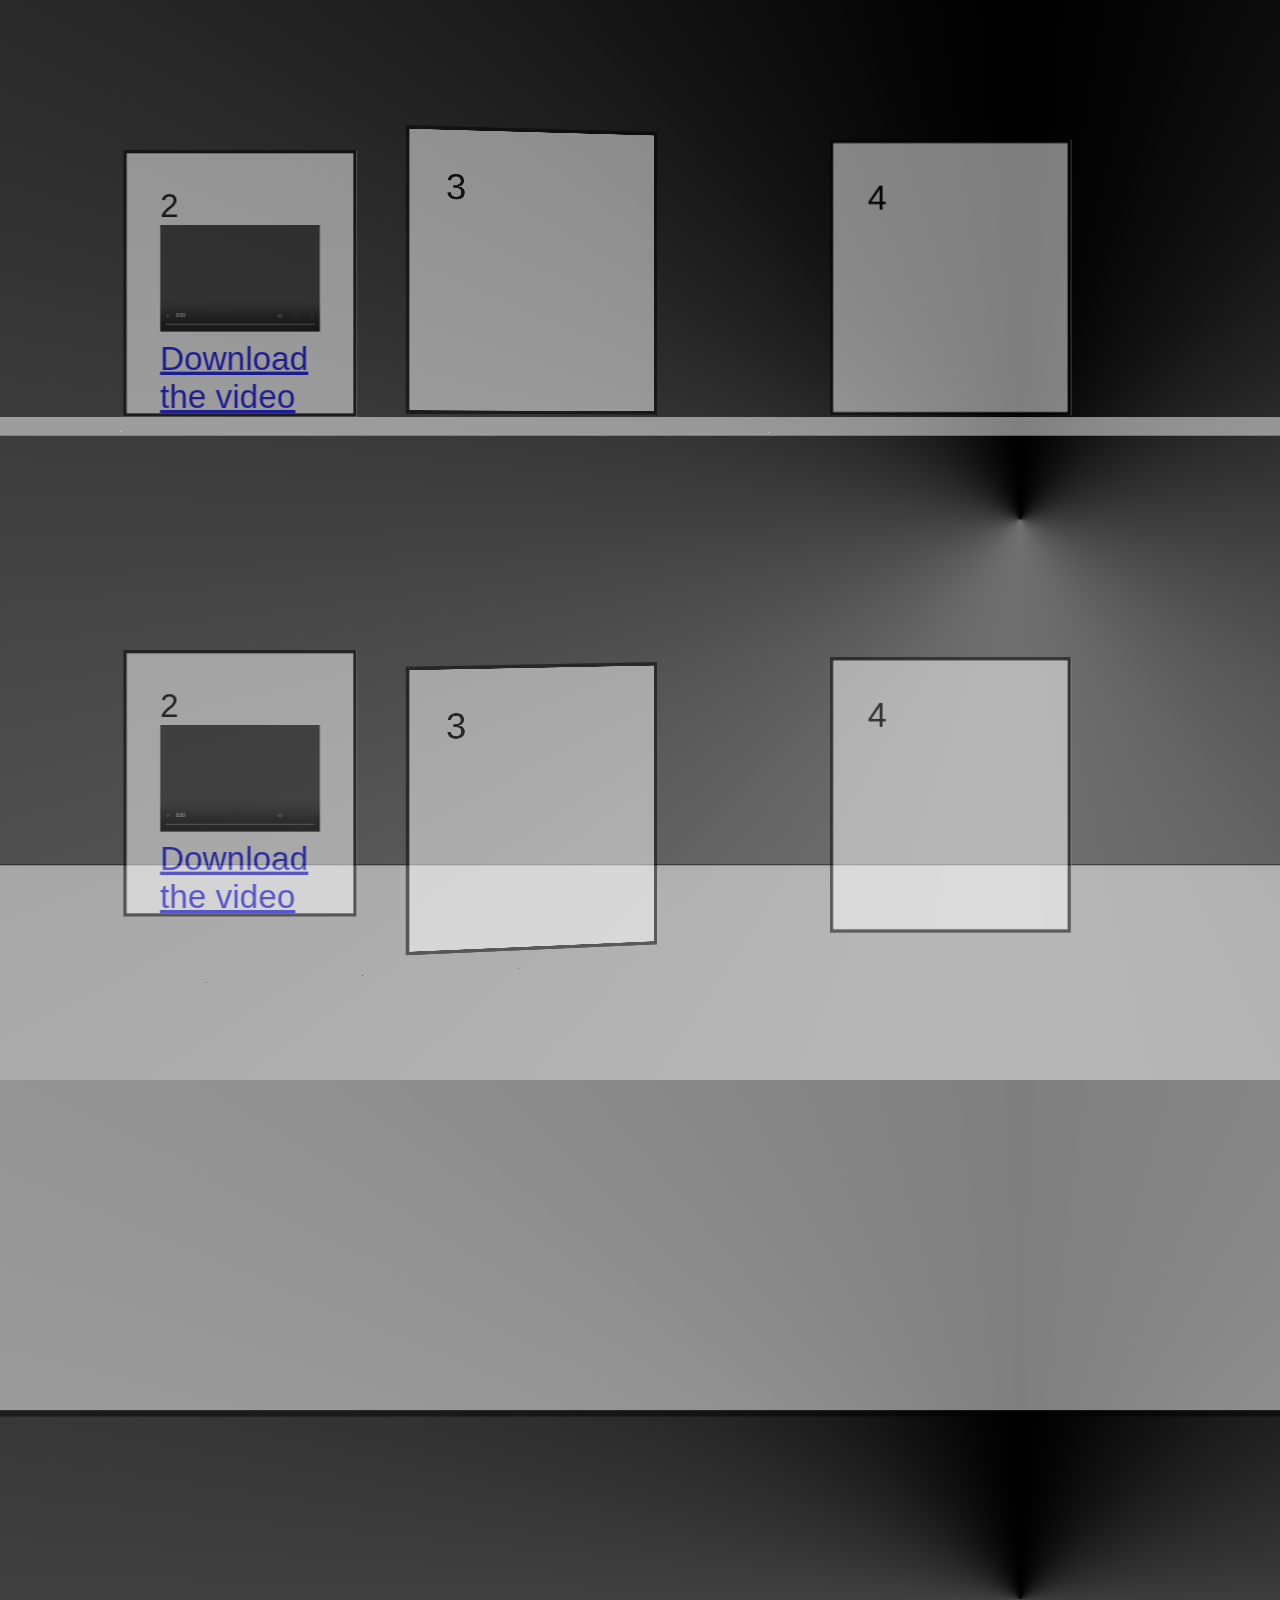
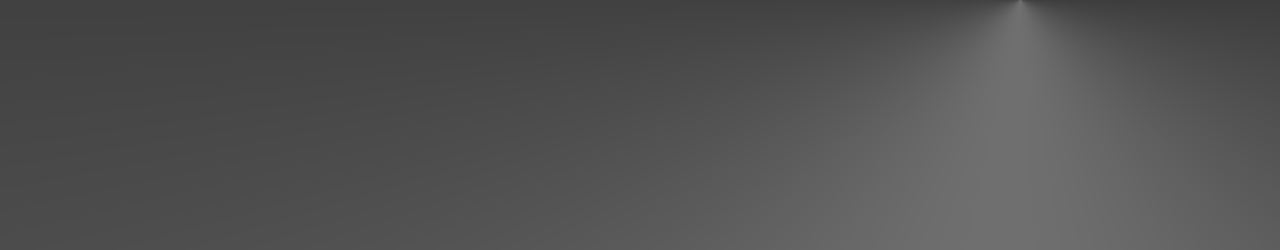
==== index.html @ 42a6676d "here we go" ====
<!DOCTYPE html>
<html lang="en">
<head>
	<meta charset="utf-8" />
	<title>jmpress.js | cube example</title>

	<meta name="description" content="jmpress.js is a jQuery plugin to build a website on the infinite canvas">
	<meta name="author" content="Kyle Robinson Young @shama & Tobias Koppers @sokra" />
	<meta name="viewport" content="width=device-width, maximum-scale=1.0, initial-scale=1.0, user-scalable=yes" />
	<meta http-equiv="X-UA-Compatible" content="IE=edge,chrome=1" />

	<link href="cube.css" rel="stylesheet" type="text/css" />

	<script type="text/javascript" src="http://ajax.googleapis.com/ajax/libs/jquery/1.7.1/jquery.min.js"></script>
	<script type="text/javascript" src="jmpress.js"></script>
  
</script>
</head>
<body>

<div id="cube">
	<!--<div class="step" id="front" data-z="500" data-up="#top" data-down="#bottom">
		
		
	</div>-->
	<div class="step" id="front1" data-rotate-y="3" data-z="-1100" data-x="-2100" data-y="-500" >
		1<img src="office4.jpg" ></img>
		<p >where am i dood</p>
	</div>

	<div class="step" id="front2" data-rotate-y="0" data-z="-2000" data-x="-1200" data-y="-500" data-src="true" >
		2<video id="Video1" controls height=320 width=480 ><source src="cat.webm" type="video/webm" /></video>
		<a href="http://www.google.ca">Download the video</a>
	</div>

	<div class="step" id="front3" data-rotate-y="5" data-z="-1800" data-x="-300" data-y="-500" data-up="#top" data-down="#bottom">
		3
		
	</div>

	<div class="step" id="front4" data-rotate-x="0" data-z="-1900" data-x="900" data-y="-500" data-up="#back" data-down="#front">
		4
	</div>

	<div class="step" id="front5" data-rotate-y="-10" data-z="-1200" data-x="2000" data-y="-500" >
		5		
	</div>


	<div class="step" id="desk" data-rotate-x="90" data-rotate-y="0" data-z="-1500" data-y="-50" >
		ledge
	</div>

	<!--END OF BEGINNING -->

	<div class="step" id="front6" data-rotate-y="3" data-z="-1100" data-x="-2100" data-y="1000" data-up="#front" data-down="#back">
		1<img src="office4.jpg"></img>
	</div>

	<div class="step" id="front7" data-rotate-y="0" data-z="-2000" data-x="-1200" data-y="1000" data-src="true" >
		2<video id="Video1" controls height=320 width=480 ><source src="cat.webm" type="video/webm" /></video>
		<a href="http://www.google.ca">Download the video</a>
	</div>

	<div class="step" id="front8" data-rotate-y="5" data-z="-1800" data-x="-300" data-y="1000" data-up="#top" data-down="#bottom">
		3
		
	</div>

	<div class="step" id="front9" data-rotate-x="0" data-z="-1900" data-x="900" data-y="1000" data-up="#back" data-down="#front">
		4
	</div>

	<div class="step" id="front10" data-rotate-y="-10" data-z="-1200" data-x="2000" data-y="1000" >
		5		
	</div>


	<div class="step" id="desk" data-rotate-x="90" data-rotate-y="0" data-z="-1500" data-y="1450" >
		ledge
	</div>
	
	
		
</div>


<script type="text/javascript">
$(function() {
	var cube = $('#cube');
	$.jmpress("initStep", function(step, eventData) {
		eventData.stepData.up = eventData.data.up;
		eventData.stepData.down = eventData.data.down;
	});
	$.jmpress("register", "up", function() {
		var stepData = cube.jmpress("active").data("stepData");
		if(stepData.up)
			cube.jmpress("select", stepData.up);
	});
	$.jmpress("register", "down", function() {
		var stepData = cube.jmpress("active").data("stepData");
		if(stepData.down)
			cube.jmpress("select", stepData.down);
	});
	cube.jmpress({

		viewPort: {
			width: 2000,
			height: 2000
		},
		keyboard: {
			keys: {
				38: "up",
				40: "down"
			}
		}
	});
	cube.jmpress("route", ["#front1", "#front2", "#front3", "#front4", "#front5", "#front6", "#front7", "#front8", "#front9", "#front10", "#front1"]);
	
});
</script>


</body>
</html>
---- cube.css ----
/** GENERAL **/
body {
	font-family: Verdana, sans-serif;
	min-height: 740px;
	background-image: url('grad.jpg');
	-webkit-font-smoothing: antialiased;
	
}

/** STEP STYLES **/
.step {
	width: 700px;
    height: 800px;

	display: block;
    padding: 100px;
	
	font-size: 100px;

    border: 10px solid black;
	
	background-color: #FFF;

	-webkit-box-sizing: border-box;
	-moz-box-sizing:    border-box;
	-ms-box-sizing:     border-box;
	-o-box-sizing:      border-box;
	box-sizing:         border-box;
}
p {
	font-size: 50px;
}
input {
	height: 50px;
	font-size: 50px;
}
#back {
	
	background-image:url('office1.jpg');
	background-size:contain;
}
#front {
	background-color:rgba(0,0,0,0);
	border: none;
}
#floor2 {
	width: 4000px;
    height: 4000px;
}
#bottom {
	background-color:rgba(0,0,0,0);
	border: none;
}
#leg {
	background-color:rgba(0,0,0,0);
	width: 700px;
    height: 400px;
}
#desk {
	width: 6000px;
    height: 2000px;
    pointer-events: none;

}

/** ANIMATION **/



.step { opacity: 0.5; }
.step.nested-active, .step.active, .step.active .step { opacity: 1 }
}
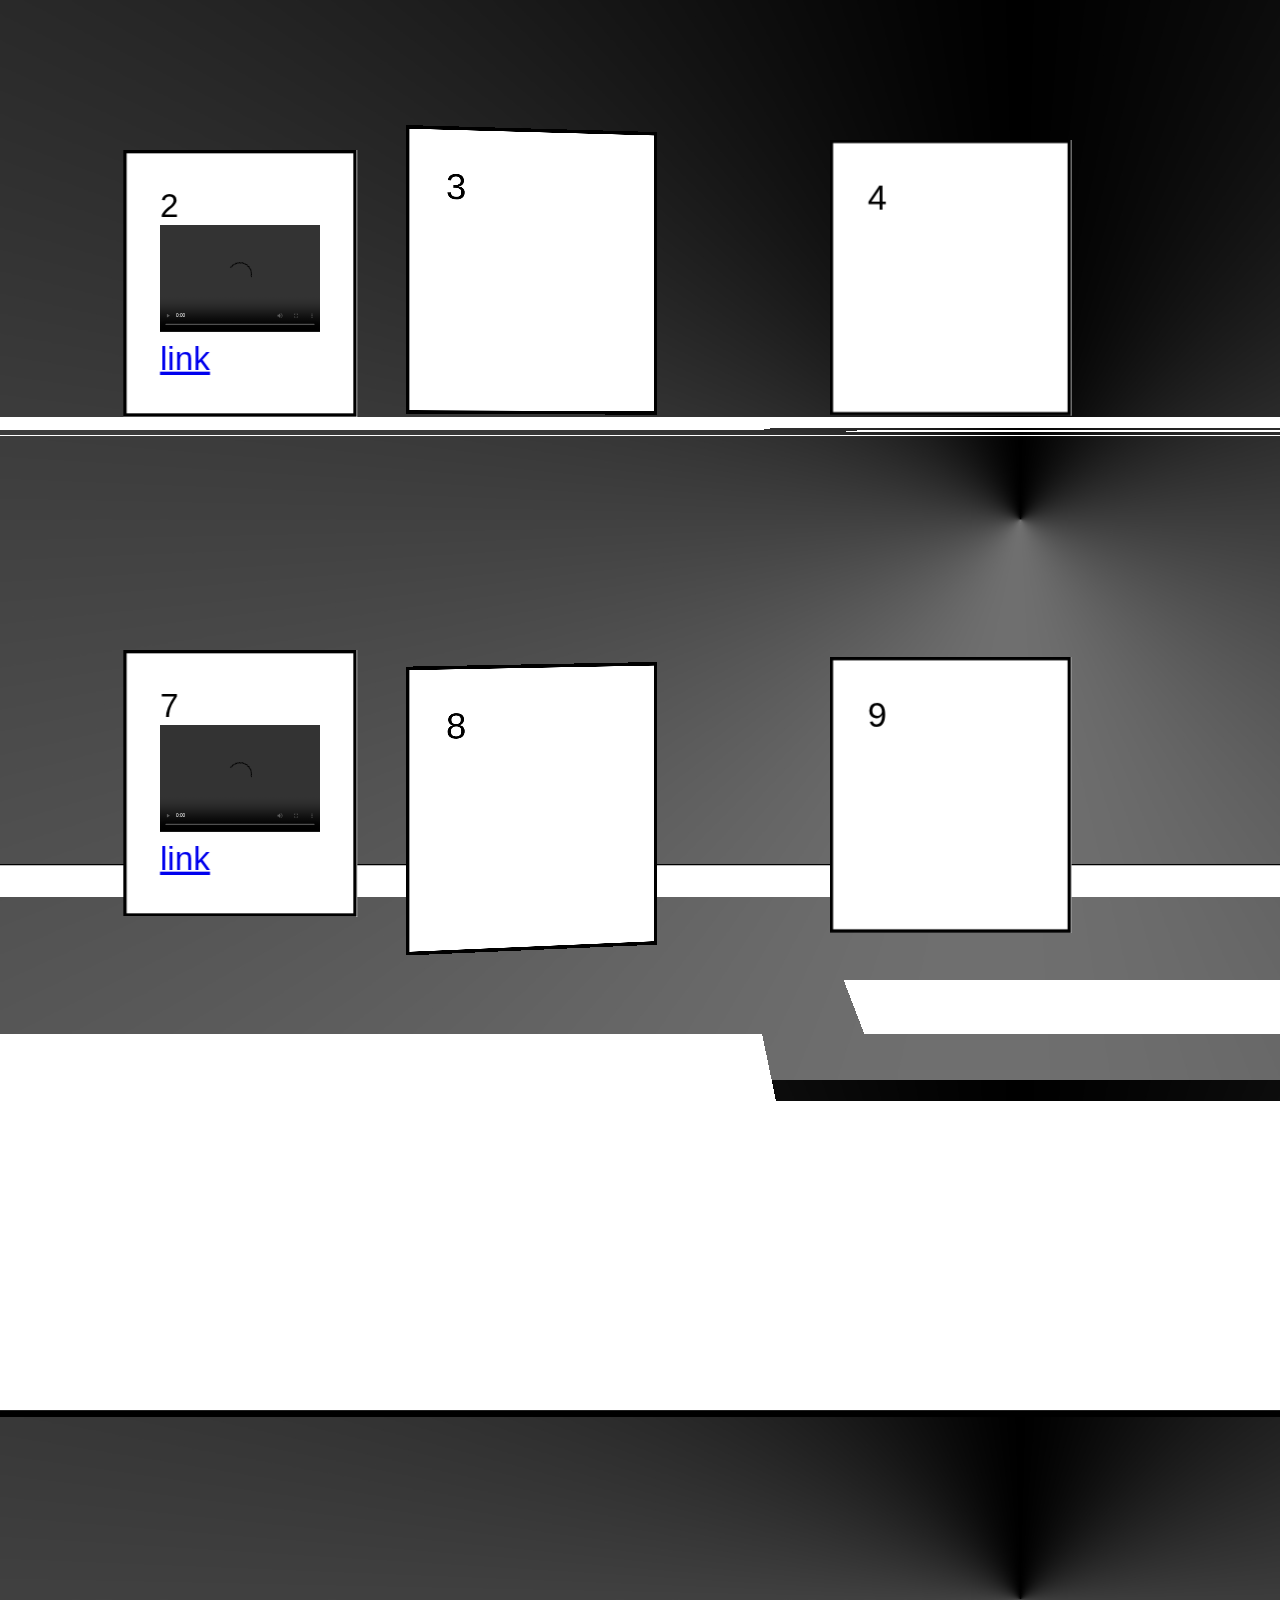
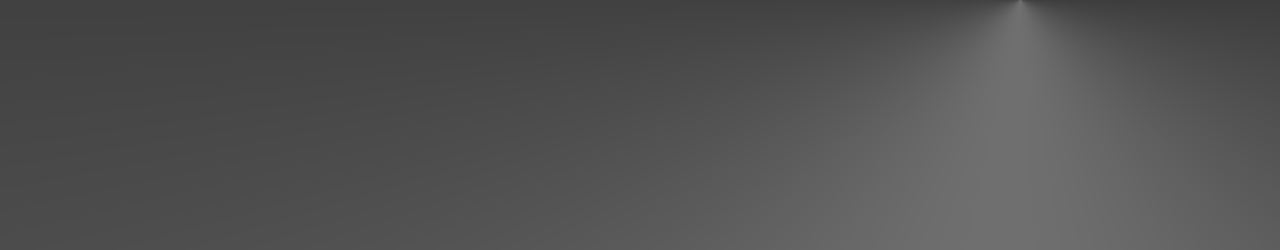
==== commit 3384fc4a: "update" ====
--- a/index.html
+++ b/index.html
@@ -28,17 +28,17 @@
 		<p >where am i dood</p>
 	</div>
 
-	<div class="step" id="front2" data-rotate-y="0" data-z="-2000" data-x="-1200" data-y="-500" data-src="true" >
+	<div class="step" id="front2" data-rotate-y="0" data-z="-2000" data-x="-1200" data-y="-500" >
 		2<video id="Video1" controls height=320 width=480 ><source src="cat.webm" type="video/webm" /></video>
-		<a href="http://www.google.ca">Download the video</a>
+		<a href="http://www.google.ca">link</a>
 	</div>
 
-	<div class="step" id="front3" data-rotate-y="5" data-z="-1800" data-x="-300" data-y="-500" data-up="#top" data-down="#bottom">
+	<div class="step" id="front3" data-rotate-y="5" data-z="-1800" data-x="-300" data-y="-500" >
 		3
 		
 	</div>
 
-	<div class="step" id="front4" data-rotate-x="0" data-z="-1900" data-x="900" data-y="-500" data-up="#back" data-down="#front">
+	<div class="step" id="front4" data-rotate-x="0" data-z="-1900" data-x="900" data-y="-500" >
 		4
 	</div>
 
@@ -54,25 +54,25 @@
 	<!--END OF BEGINNING -->
 
 	<div class="step" id="front6" data-rotate-y="3" data-z="-1100" data-x="-2100" data-y="1000" data-up="#front" data-down="#back">
-		1<img src="office4.jpg"></img>
+		6<img src="office4.jpg"></img>
 	</div>
 
-	<div class="step" id="front7" data-rotate-y="0" data-z="-2000" data-x="-1200" data-y="1000" data-src="true" >
-		2<video id="Video1" controls height=320 width=480 ><source src="cat.webm" type="video/webm" /></video>
-		<a href="http://www.google.ca">Download the video</a>
+	<div class="step" id="front7" data-rotate-y="0" data-z="-2000" data-x="-1200" data-y="1000" >
+		7<video id="Video1" controls height=320 width=480 ><source src="cat.webm" type="video/webm" /></video>
+		<a href="http://www.google.ca">link</a>
 	</div>
 
-	<div class="step" id="front8" data-rotate-y="5" data-z="-1800" data-x="-300" data-y="1000" data-up="#top" data-down="#bottom">
-		3
+	<div class="step" id="front8" data-rotate-y="5" data-z="-1800" data-x="-300" data-y="1000" >
+		8
 		
 	</div>
 
-	<div class="step" id="front9" data-rotate-x="0" data-z="-1900" data-x="900" data-y="1000" data-up="#back" data-down="#front">
-		4
+	<div class="step" id="front9" data-rotate-x="0" data-z="-1900" data-x="900" data-y="1000" >
+		9
 	</div>
 
 	<div class="step" id="front10" data-rotate-y="-10" data-z="-1200" data-x="2000" data-y="1000" >
-		5		
+		10		
 	</div>
 
 
--- a/cube.css
+++ b/cube.css
@@ -67,6 +67,5 @@
 
 
 
-.step { opacity: 0.5; }
-.step.nested-active, .step.active, .step.active .step { opacity: 1 }
+
 }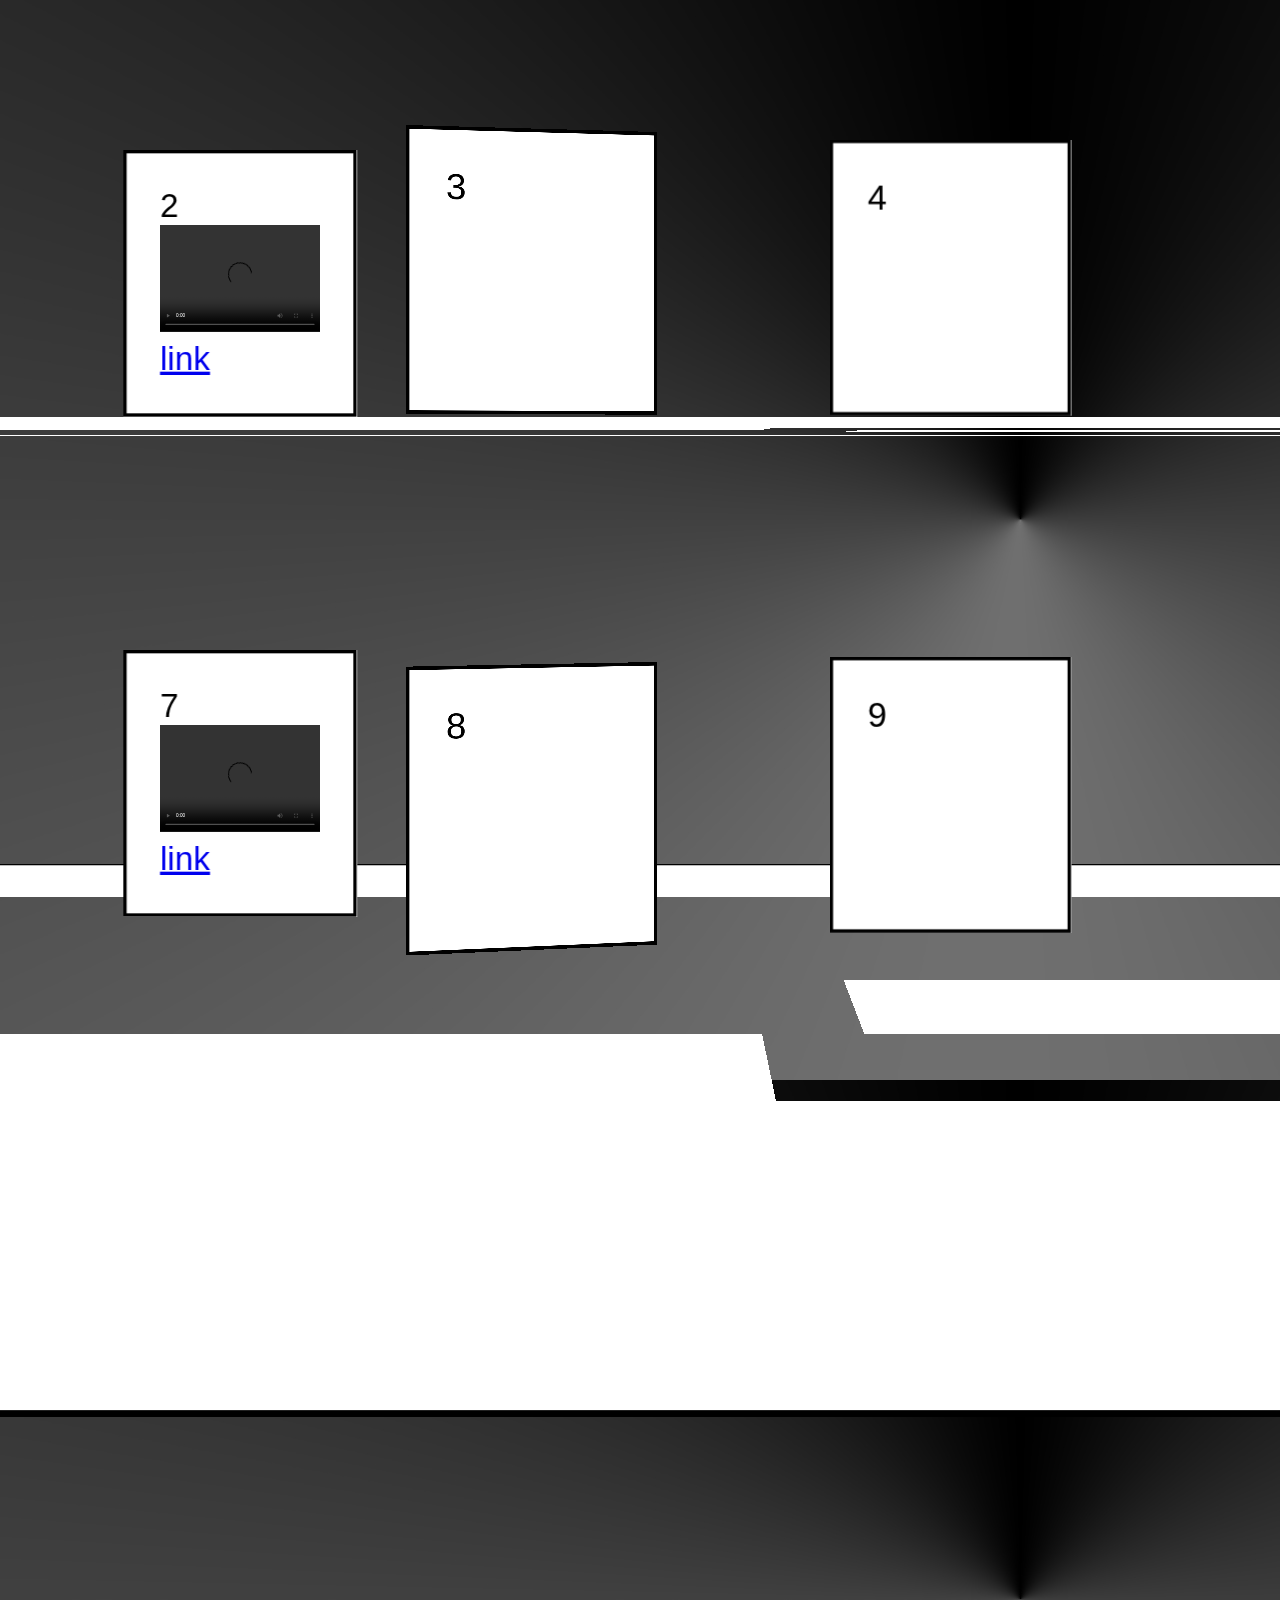
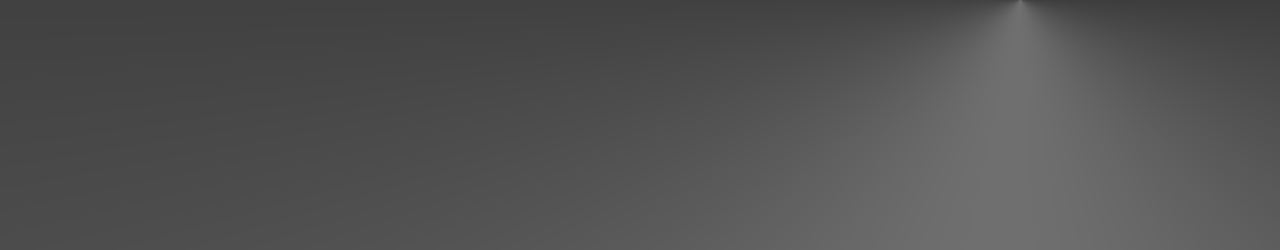
==== commit 1ad50afd: "Update index.html" ====
--- a/index.html
+++ b/index.html
@@ -25,7 +25,6 @@
 	</div>-->
 	<div class="step" id="front1" data-rotate-y="3" data-z="-1100" data-x="-2100" data-y="-500" >
 		1<img src="office4.jpg" ></img>
-		<p >where am i dood</p>
 	</div>
 
 	<div class="step" id="front2" data-rotate-y="0" data-z="-2000" data-x="-1200" data-y="-500" >
@@ -122,4 +121,4 @@
 
 
 </body>
-</html>+</html>
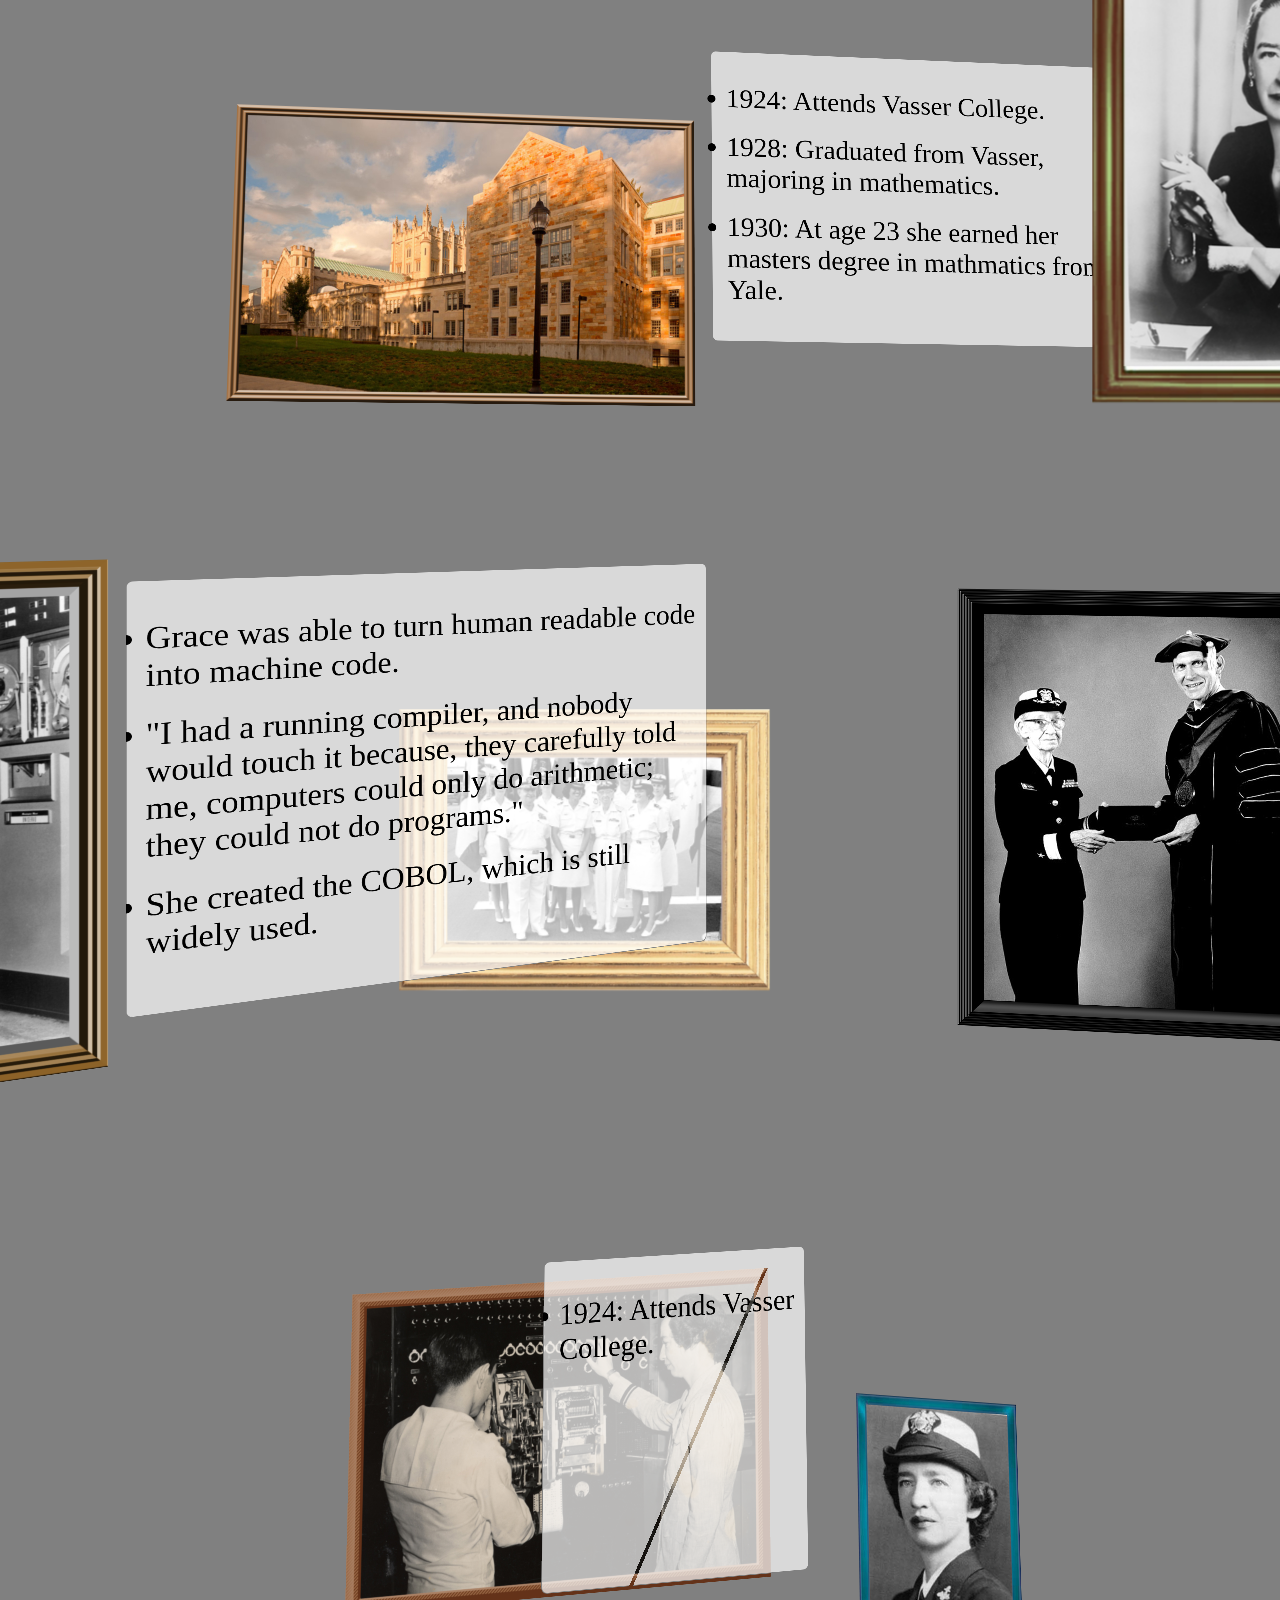
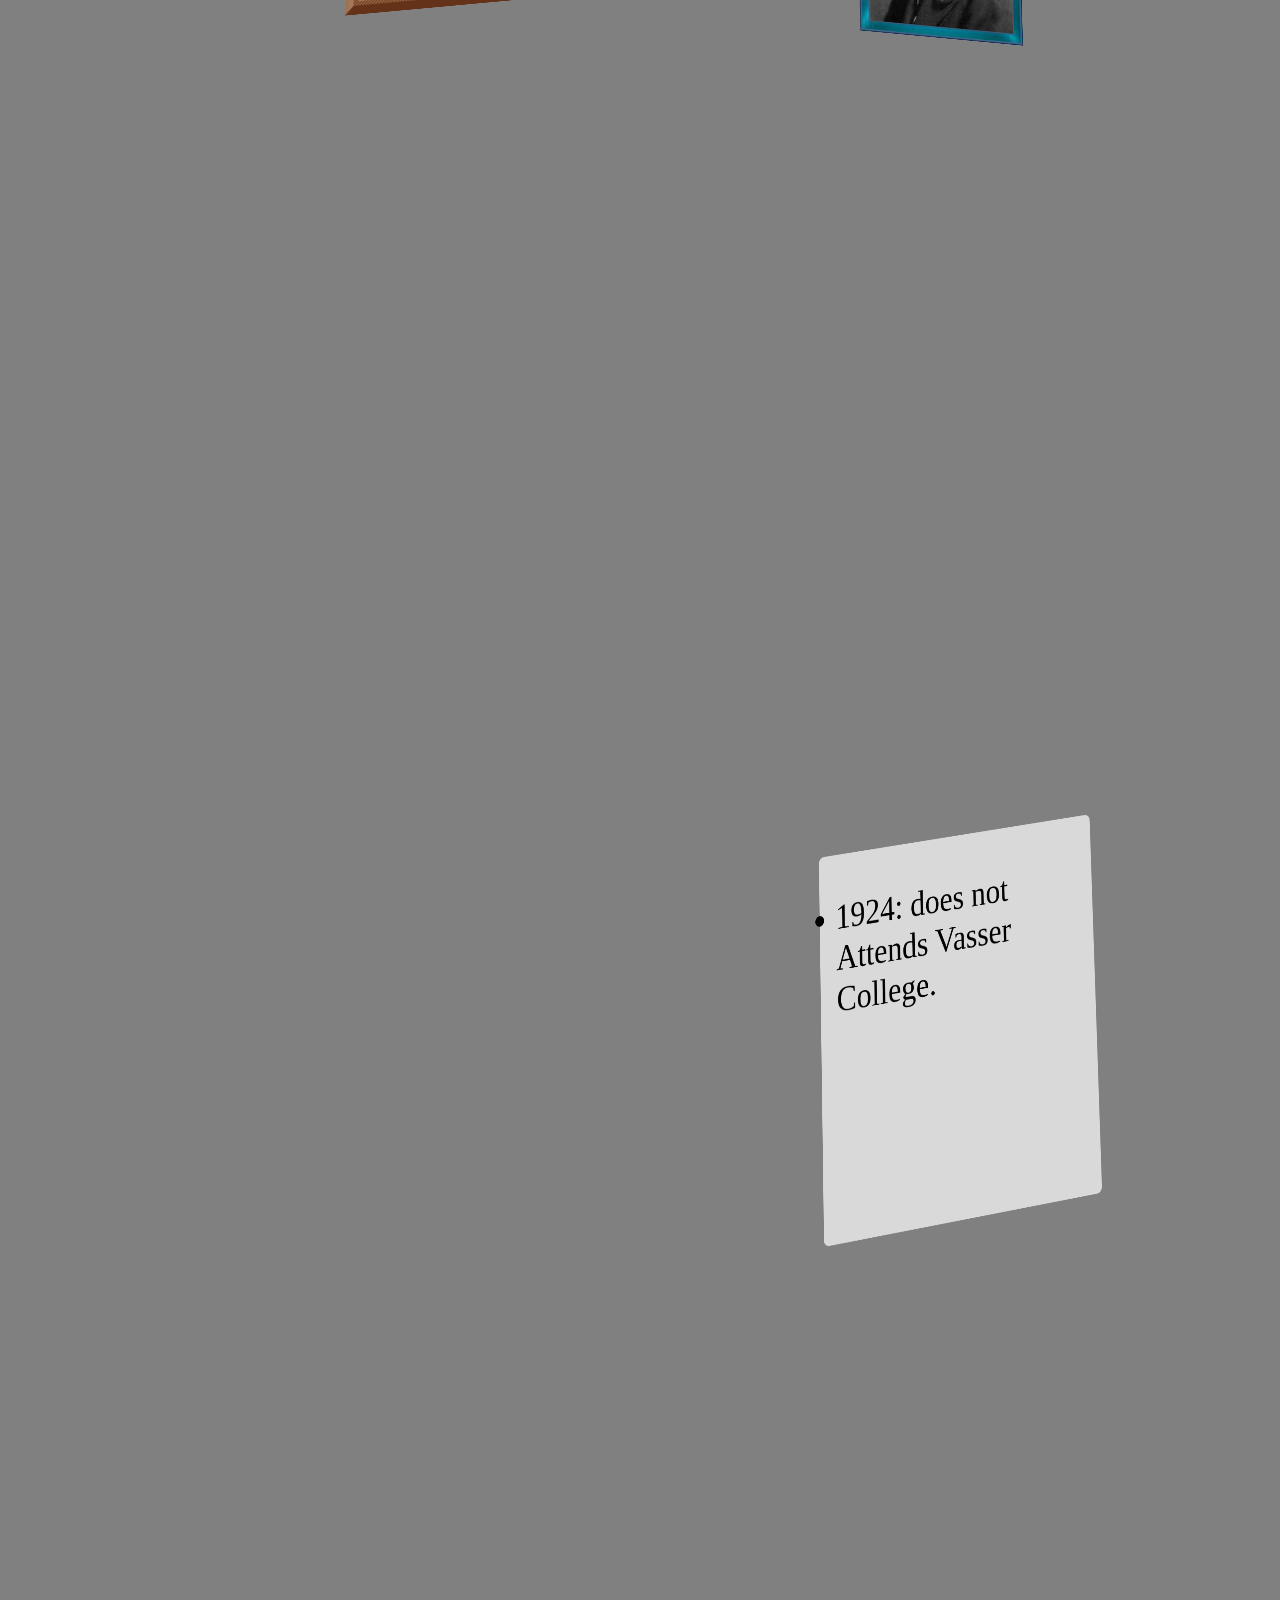
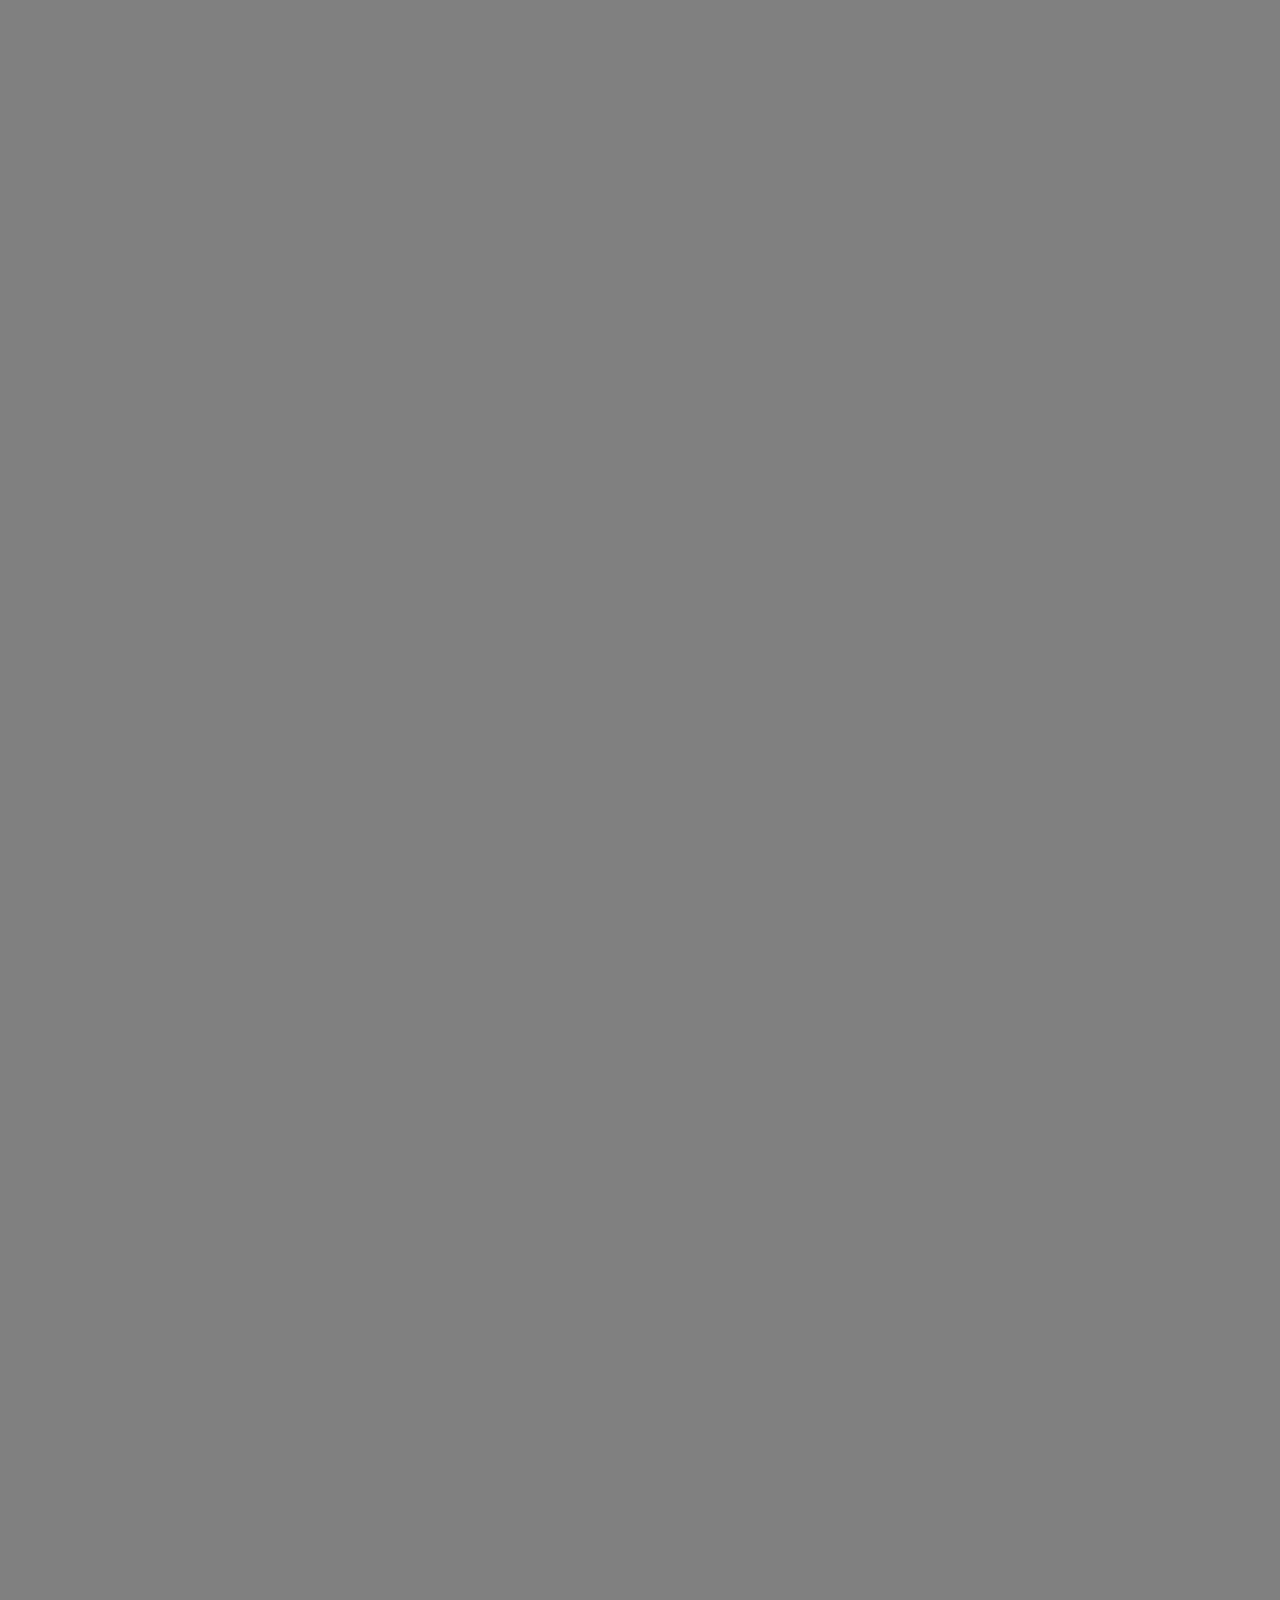
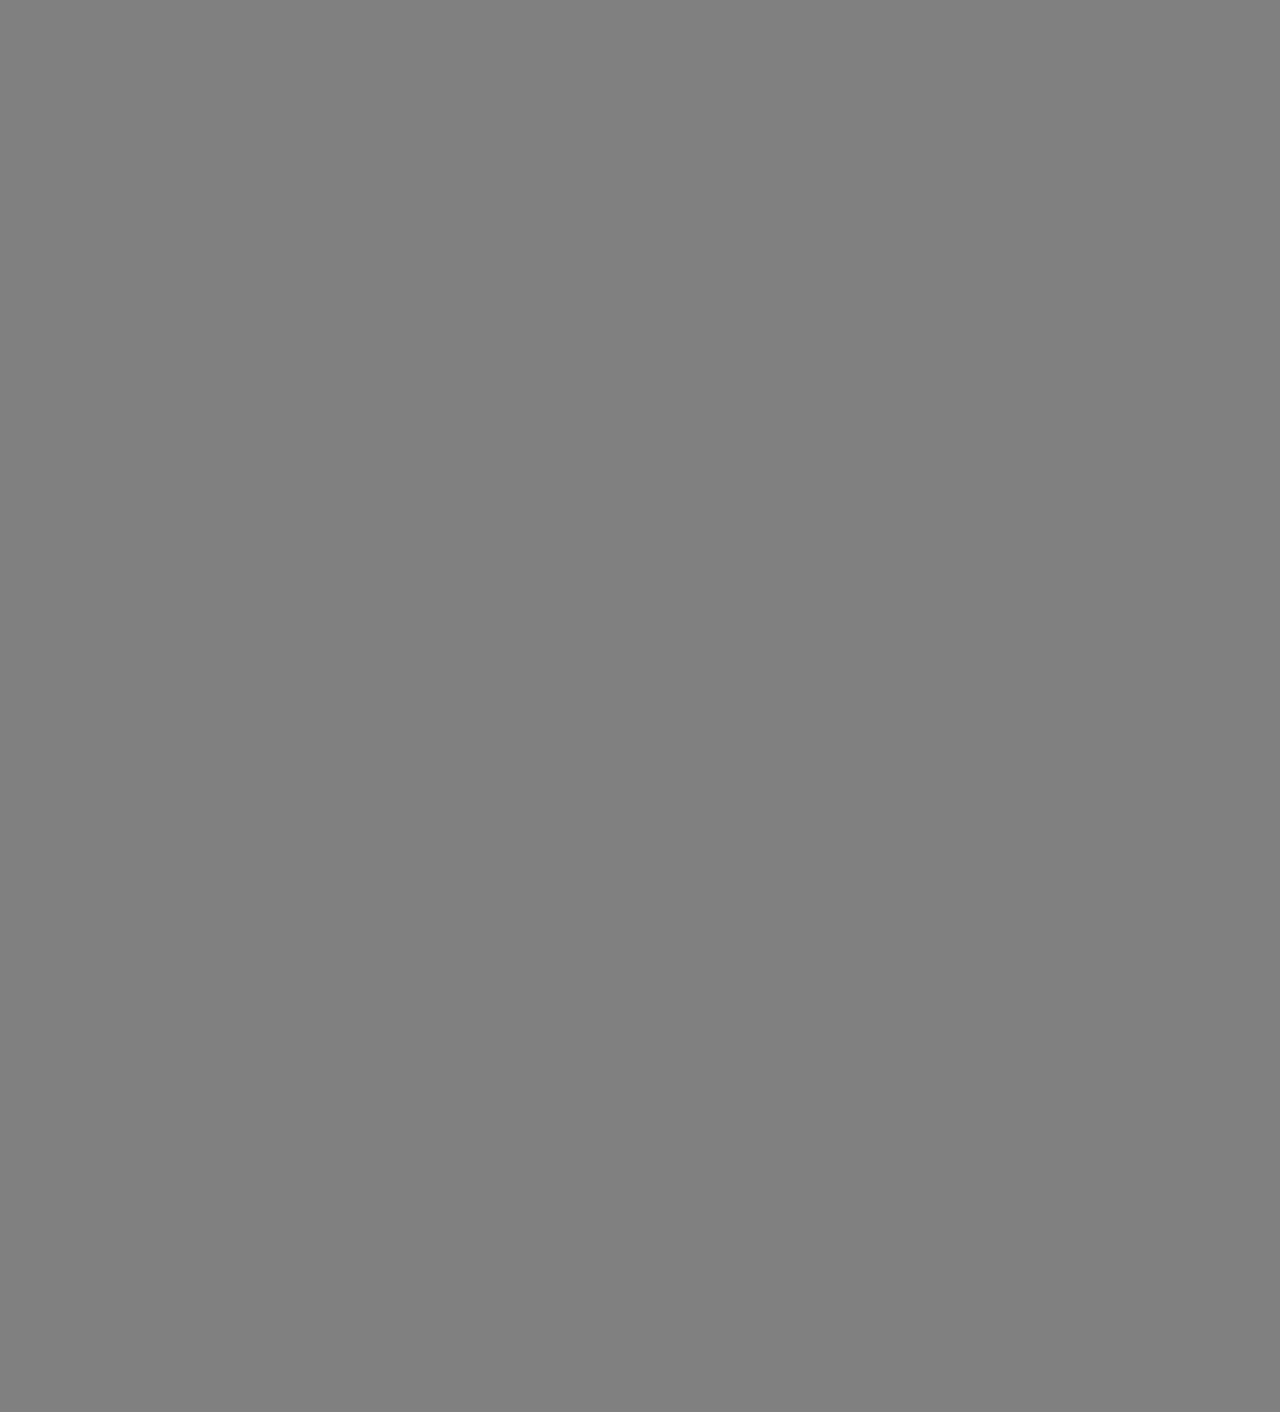
==== commit 06bd9197: "plz make" ====
--- a/index.html
+++ b/index.html
@@ -2,7 +2,7 @@
 <html lang="en">
 <head>
 	<meta charset="utf-8" />
-	<title>jmpress.js | cube example</title>
+	<title>Grace Hopper</title>
 
 	<meta name="description" content="jmpress.js is a jQuery plugin to build a website on the infinite canvas">
 	<meta name="author" content="Kyle Robinson Young @shama & Tobias Koppers @sokra" />
@@ -13,74 +13,234 @@
 
 	<script type="text/javascript" src="http://ajax.googleapis.com/ajax/libs/jquery/1.7.1/jquery.min.js"></script>
 	<script type="text/javascript" src="jmpress.js"></script>
-  
-</script>
+
+
 </head>
 <body>
 
 <div id="cube">
-	<!--<div class="step" id="front" data-z="500" data-up="#top" data-down="#bottom">
+	<!--<div class="step" id="front" data-z="-2200" data-up="#top" data-down="#bottom">
 		
 		
 	</div>-->
-	<div class="step" id="front1" data-rotate-y="3" data-z="-1100" data-x="-2100" data-y="-500" >
-		1<img src="office4.jpg" ></img>
-	</div>
-
-	<div class="step" id="front2" data-rotate-y="0" data-z="-2000" data-x="-1200" data-y="-500" >
-		2<video id="Video1" controls height=320 width=480 ><source src="cat.webm" type="video/webm" /></video>
-		<a href="http://www.google.ca">link</a>
-	</div>
-
-	<div class="step" id="front3" data-rotate-y="5" data-z="-1800" data-x="-300" data-y="-500" >
-		3
-		
-	</div>
-
-	<div class="step" id="front4" data-rotate-x="0" data-z="-1900" data-x="900" data-y="-500" >
+	<div class="step" id="desk" data-rotate-x="90" data-rotate-y="0" data-z="-1500" data-y="-80" >
+		ledge
+	</div>
+
+	<!--<div class="step" id="front5" data-rotate-y="-10" data-z="-1200" data-x="2800" data-y="-500" >
+		5	
+		<div id="info3" data-jmpress="fade after 1s step">
+		<div>info</div>
+		</div>	
+	</div>
+
+	<div class="step" id="front4" data-rotate-x="0" data-z="-1600" data-x="1500" data-y="-500" >
 		4
-	</div>
-
-	<div class="step" id="front5" data-rotate-y="-10" data-z="-1200" data-x="2000" data-y="-500" >
-		5		
-	</div>
-
-
-	<div class="step" id="desk" data-rotate-x="90" data-rotate-y="0" data-z="-1500" data-y="-50" >
-		ledge
-	</div>
-
-	<!--END OF BEGINNING -->
-
-	<div class="step" id="front6" data-rotate-y="3" data-z="-1100" data-x="-2100" data-y="1000" data-up="#front" data-down="#back">
-		6<img src="office4.jpg"></img>
-	</div>
-
-	<div class="step" id="front7" data-rotate-y="0" data-z="-2000" data-x="-1200" data-y="1000" >
-		7<video id="Video1" controls height=320 width=480 ><source src="cat.webm" type="video/webm" /></video>
-		<a href="http://www.google.ca">link</a>
-	</div>
-
-	<div class="step" id="front8" data-rotate-y="5" data-z="-1800" data-x="-300" data-y="1000" >
-		8
-		
-	</div>
-
-	<div class="step" id="front9" data-rotate-x="0" data-z="-1900" data-x="900" data-y="1000" >
+		<div id="info3" data-jmpress="fade after 1s step">
+		<div>info</div>
+		</div>
+	</div>-->
+
+	<div class="step" id="front3" data-rotate-x="5" data-rotate-y="5" data-z="-1600" data-x="0" data-y="-600" >
+		<div id="vasser" ><img src="vasser.jpg" ></img></div>
+		<div class="info" id="info3" data-jmpress="fade after 1s step">
+			<div data-jmpress="fade after 2s step" >
+				<br></br>
+				<br></br>
+				<ul>
+					<li>1924: Attends Vasser College.</li>
+				</ul>
+				<div data-jmpress="fade after 10s step" >
+					<ul>
+						<p>
+						<li>1928: Graduated from Vasser, majoring in mathematics.</li>
+					</ul>
+					<div data-jmpress="fade after 15s step" >
+					<ul>
+						<p>
+						<li>1930: At age 23 she earned her masters degree in mathmatics from Yale.</li>
+					</ul>
+				</div>
+				</div>
+			</div>
+		</div>
+	</div>
+
+	<div class="step" id="front2" data-rotate-y="0" data-z="-1100" data-x="2200" data-y="-800" >
+		<div id="childhood" ><img src="youngGrace.jpg" ></img></div>
+		<div class="info" id="info2" data-jmpress="fade after 1s step">
+			<br></br>
+			<br></br>
+			<ul>
+				<li>Grace was born on December 9, 1906.</li>
+				<p>
+				<li>Disassembled alarm clocks in order to learn how they worked.</li>
+				<p>
+				<li>Grace was encouraged to follow her dreams at an early age.</li>
+			</ul>
+		</div>
+	</div>
+
+	    
+	<div class="step" id="front1" data-rotate-y="3" data-z="-900" data-x="-1900" data-y="-500" >
+		<video id="video" height=720 width=1200 >			
+			<source src="introGrace.webm" type="video/webm" />
+			<source src="introGrace.mp4" type="video/mp4" />
+		</video>
+
+	</div>
+	
+	<div class="step" id="bottom" data-rotate-y="3" data-z="2000" data-x="-4700" data-y="800" >
+		
+		<div data-jmpress="fade after 2s step" data-rotate-y="-25" ><img src="grace.png" ></img></div>
+		<div id="info1" data-jmpress="fade after 1s step">
+		<img src="clock.png" ></img>
+		</div>
+		
+	</div>
+
+
+
+	<!-- Level 2 -->
+
+	<!--<div class="step" id="front10" data-rotate-y="-10" data-z="-1200" data-x="2000" data-y="1000" >
+		10		
+	</div>
+	<div class="step" id="front9" data-rotate-x="0" data-z="-1700" data-x="900" data-y="1000" >
 		9
 	</div>
-
-	<div class="step" id="front10" data-rotate-y="-10" data-z="-1200" data-x="2000" data-y="1000" >
-		10		
-	</div>
-
+	-->
 
 	<div class="step" id="desk" data-rotate-x="90" data-rotate-y="0" data-z="-1500" data-y="1450" >
 		ledge
 	</div>
-	
-	
-		
+
+
+	<div class="step" id="randPic1" data-rotate-x="0" data-z="-1700" data-x="-400" data-y="1000" >
+		<div id="randPic" ><img src="randPic1.jpg"></img></div>
+	</div>
+
+
+
+	<div class="step" id="front8" data-rotate-y="-45" data-z="2500" data-x="5000" data-y="1000" >
+		<video id="video2" controls height=720 width=1200 >
+			<source src="nanoGrace.webm" type="video/webm" />
+			<source src="nanoGrace.mp4" type="video/mp4" />
+		</video>
+		
+	</div>
+
+	<div class="step" id="front7" data-rotate-y="-5" data-z="-1500" data-x="1650" data-y="900" >
+		<div id="teaching" ><img src="teachingGrace.jpg"></img></div>
+		<div class="info" id="info7" data-jmpress="fade after 1s step">
+			<br></br>
+			<br></br>
+			<ul>
+				<li>Taught all throughout her adult life.</li>
+				<p>
+				<li>She taught that humans could only preform operations sequentially rather than parallel, like computers. In this respect multi-dimensional mathematics should be human's priority.</li>
+				<p>
+				<li>Grace aimed to teach her students using practicality when it came to the abstruse.</li>
+			</ul>
+		</div>
+	</div>
+
+	<div class="step" id="front6" data-rotate-y="15" data-z="-1100" data-x="-1100" data-y="700" data-up="#front" data-down="#back">
+		<div id="inventions" ><img src="inventionsGrace.jpg"></img></div>
+		<div class="info" id="info6" data-jmpress="fade after 1s step">
+			<br></br>
+			<br></br>
+			<ul>
+				<li>Grace was able to turn human readable code into machine code.</li>
+				<p>
+				<li>"I had a running compiler, and nobody would touch it because, they carefully told me, computers could only do arithmetic; they could not do programs."</li>
+				<p>
+				<li>She created the COBOL, which is still widely used.</li>
+			</ul>
+		</div>
+	</div>
+
+
+
+	<!-- Level 3 -->
+	
+		<div class="step" id="desk" data-rotate-x="90" data-rotate-y="0" data-z="-1500" data-y="2950" >
+		ledge
+	</div>
+
+	<!--<div class="step" id="front5" data-rotate-y="-10" data-z="-1200" data-x="2800" data-y="2500" >
+		5	
+		<div id="info3" data-jmpress="fade after 1s step">
+		<div>info</div>
+		</div>	
+	</div>
+
+	-->
+
+	<div class="step" id="front13" data-rotate-x="5" data-rotate-y="5" data-z="-1600" data-x="100" data-y="2750" data-duration="2000" data-duration-action="prev" >
+		<div id="navy" ><img src="navy.jpg" ></img></div>
+		<div class="info" id="info13" data-jmpress="fade after 2s step">
+		<div data-jmpress="fade after 2s step" >
+				<br></br>
+				<br></br>
+				<ul>
+					<li>1924: Attends Vasser College.</li>
+				</ul>
+		</div>
+
+		<div class="step" id="front13" data-rotate-x="5" data-rotate-y="5" data-z="-1600" data-x="100" data-y="2750" data-duration="3000" >
+			<div class="info" id="info13" data-jmpress="fade after 2s step">
+				<div data-jmpress="fade after 2s step" >
+						<br></br>
+						<br></br>
+						<ul>
+							<li>1924: does not Attends Vasser College.</li>
+						</ul>
+				</div>
+			</div></div>
+
+		<div><div></div></div>
+		</div>
+	</div>
+
+	<div class="step" id="front4" data-rotate-x="5" data-rotate-y="-5"data-z="-1500" data-x="800" data-y="2700" >
+		<div id="randPic2" ><img src="blueGrace.jpg" ></img>
+		</div>
+	</div>
+
+	<div class="step" id="front12" data-rotate-y="10" data-z="-1200" data-x="-2100" data-y="2250" >
+		<div id="impact" ><img src="impactGrace.jpg" ></img></div>	
+		<div class="info" id="info12" data-jmpress="fade after 1s step">
+		<br></br>
+			<br></br>
+			<ul>
+				<li>Grace's "farfetched" ideas continue to be realized.</li>
+				<p>
+				<li>She faced extreme resistance when trying to push her ideas forward, her perseverance is our reward.</li>
+				<p>
+				<li>Grace maintained that even the most limited technologies can be used for complex tasks.</li>
+			</ul>
+		</div>
+	</div>
+
+	    
+	<div class="step" id="front11" data-rotate-x="2" data-rotate-y="-10" data-z="-900" data-x="2100" data-y="2450" >
+		<div id="legacy" ><img src="legacyGrace.jpg"></img></div>
+		<div class="info" id="info11" data-jmpress="fade after 1s step">
+		<br></br>
+			<br></br>
+			<ul>
+				<li>1994: Inducted into the National Women's Hall of Fame.</li>
+				<p>
+				<li> "Our young people are the future. We must provide for them. We must give them the positive leadership they're looking for...You manage things; you lead people."</li>
+				<p>
+				<li>Grace Hopper Celebration of Women in Computing, is an event held in Grace's honor.</li>
+			</ul>
+		</div>
+		
+	</div>
+	
+			
 </div>
 
 
@@ -104,8 +264,8 @@
 	cube.jmpress({
 
 		viewPort: {
-			width: 2000,
-			height: 2000
+			width: 1000,
+			height: 1500
 		},
 		keyboard: {
 			keys: {
@@ -114,11 +274,16 @@
 			}
 		}
 	});
-	cube.jmpress("route", ["#front1", "#front2", "#front3", "#front4", "#front5", "#front6", "#front7", "#front8", "#front9", "#front10", "#front1"]);
+
+
+
+	cube.jmpress("route", ["#bottom","#front1", "#front2", "#front3", "#front6", "#front7", "#front8", "#front11", "#front12", "#front13", "#front1"]);
+
+	
 	
 });
 </script>
 
 
 </body>
-</html>
+</html>--- a/cube.css
+++ b/cube.css
@@ -1,8 +1,8 @@
 /** GENERAL **/
 body {
 	font-family: Verdana, sans-serif;
+	background-color:gray;
 	min-height: 740px;
-	background-image: url('grad.jpg');
 	-webkit-font-smoothing: antialiased;
 	
 }
@@ -14,12 +14,13 @@
 
 	display: block;
     padding: 100px;
-	
-	font-size: 100px;
-
-    border: 10px solid black;
-	
+    
+	background-color:rgba(0,0,0,0);
+	border: none;
+	/**
+	border: 10px solid black;
 	background-color: #FFF;
+	**/
 
 	-webkit-box-sizing: border-box;
 	-moz-box-sizing:    border-box;
@@ -30,42 +31,191 @@
 p {
 	font-size: 50px;
 }
+
 input {
 	height: 50px;
 	font-size: 50px;
 }
-#back {
-	
+
+li {
+	font-size: 75px;
+	font-family: Cambria Math;
+}
+
+#front {
+	background-image: url('wallpaper.png');
+	width: 6000px;
+    height: 4000px;
+	background-color:rgba(0,0,0,0);
+	border: none;
+	pointer-events: none;
+}
+
+#bottom {
+	background-color:rgba(0,0,0,0);
+	border: none;
+	
+}
+
+#desk {
+	width: 5000px;
+    height: 1500px;
+    pointer-events: none;
+    background-image:url('wood.jpg');
+
+}
+#blank {
+	width: 700px;
+    height: 700px;
+    pointer-events: none;
+    
+
+}
+#title {
+	height: 1000px;
+	width: 1000px;
+	background-color:rgba(0,0,0,0);
+	border: none;
 	background-image:url('office1.jpg');
-	background-size:contain;
-}
-#front {
-	background-color:rgba(0,0,0,0);
-	border: none;
-}
-#floor2 {
-	width: 4000px;
-    height: 4000px;
-}
-#bottom {
-	background-color:rgba(0,0,0,0);
-	border: none;
-}
-#leg {
-	background-color:rgba(0,0,0,0);
+	
+}
+
+.info {
+	background-color:rgba(255,255,255,0.7);
+	border: 2px solid gray;
+
+	-moz-border-radius: 15px;
+	border-radius: 15px;
+}
+#info1 {
+	position: absolute;
+	right: 600px;
+	top: -300px;
+
+}
+#info2 {
+	width: 1400px;
+    height: 775px;
+	position: absolute;
+	right: -1800px;
+	top: -100px;
+}
+#info3 {
+	width: 1200px;
+    height: 800px;
+	position: absolute;
+	right: -1850px;
+	top: -100px;
+}
+
+#info6 {
+	width: 1400px;
+    height: 1000px;
+	position: absolute;
+	right: -1800px;
+	top: 150px;
+}
+
+#info7 {
+	width: 1200px;
+    height: 1200px;
+	position: absolute;
+	right: -1600px;
+	top: 50px;
+}
+
+#info11 {
+	width: 1200px;
+    height: 1200px;
+	position: absolute;
+	right: -1550px;
+	top: -150px;
+}
+
+#info12 {
+	width: 1200px;
+    height: 1000px;
+	position: absolute;
+	right: 675px;
+	top: 250px;
+}
+
+#info13 {
 	width: 700px;
-    height: 400px;
-}
-#desk {
-	width: 6000px;
-    height: 2000px;
-    pointer-events: none;
-
-}
-
+    height: 800px;
+	position: absolute;
+	right: -600px;
+	top: 50px;
+}
+
+#front1 {
+	left: -300px;
+	
+}
+
+#front2 {
+	left: -1000px;
+	
+}
+#front3 {
+	left: -800px;
+	
+}
+
+#front6 {
+	left: -800px;
+	top: -150px;
+	
+}
+
+#front7 {
+	left: -600px;
+	top: -250px;
+	
+}
+
+#front8 {
+	left: -475px;
+	top: -75px;
+	
+}
+
+#front11 {
+	left: -600px;
+	
+}
+
+#front12 {
+	left: 200px;
+	top: -350px;
+	
+}
+
+#front13 {
+	left: -600px;
+	top: -250px;
+	
+}
 /** ANIMATION **/
 
-
-
-
+.will-fade {
+-webkit-transition: opacity 1s;
+-moz-transition: opacity 1s;
+-ms-transition: opacity 1s;
+-o-transition: opacity 1s;
+transition: opacity 1s;
+
+opacity: 0;
+}
+.fade, .not-supported .will-fade {
+opacity: 1;
+}
+
+.do-fade, .do-fade-slow, .do-fade-fast {
+    opacity: 1;
+}
+.has-fade {
+    opacity: 0;
+}
+.step.nested-active, .step.active, .step.active .step { opacity: 1 }
 }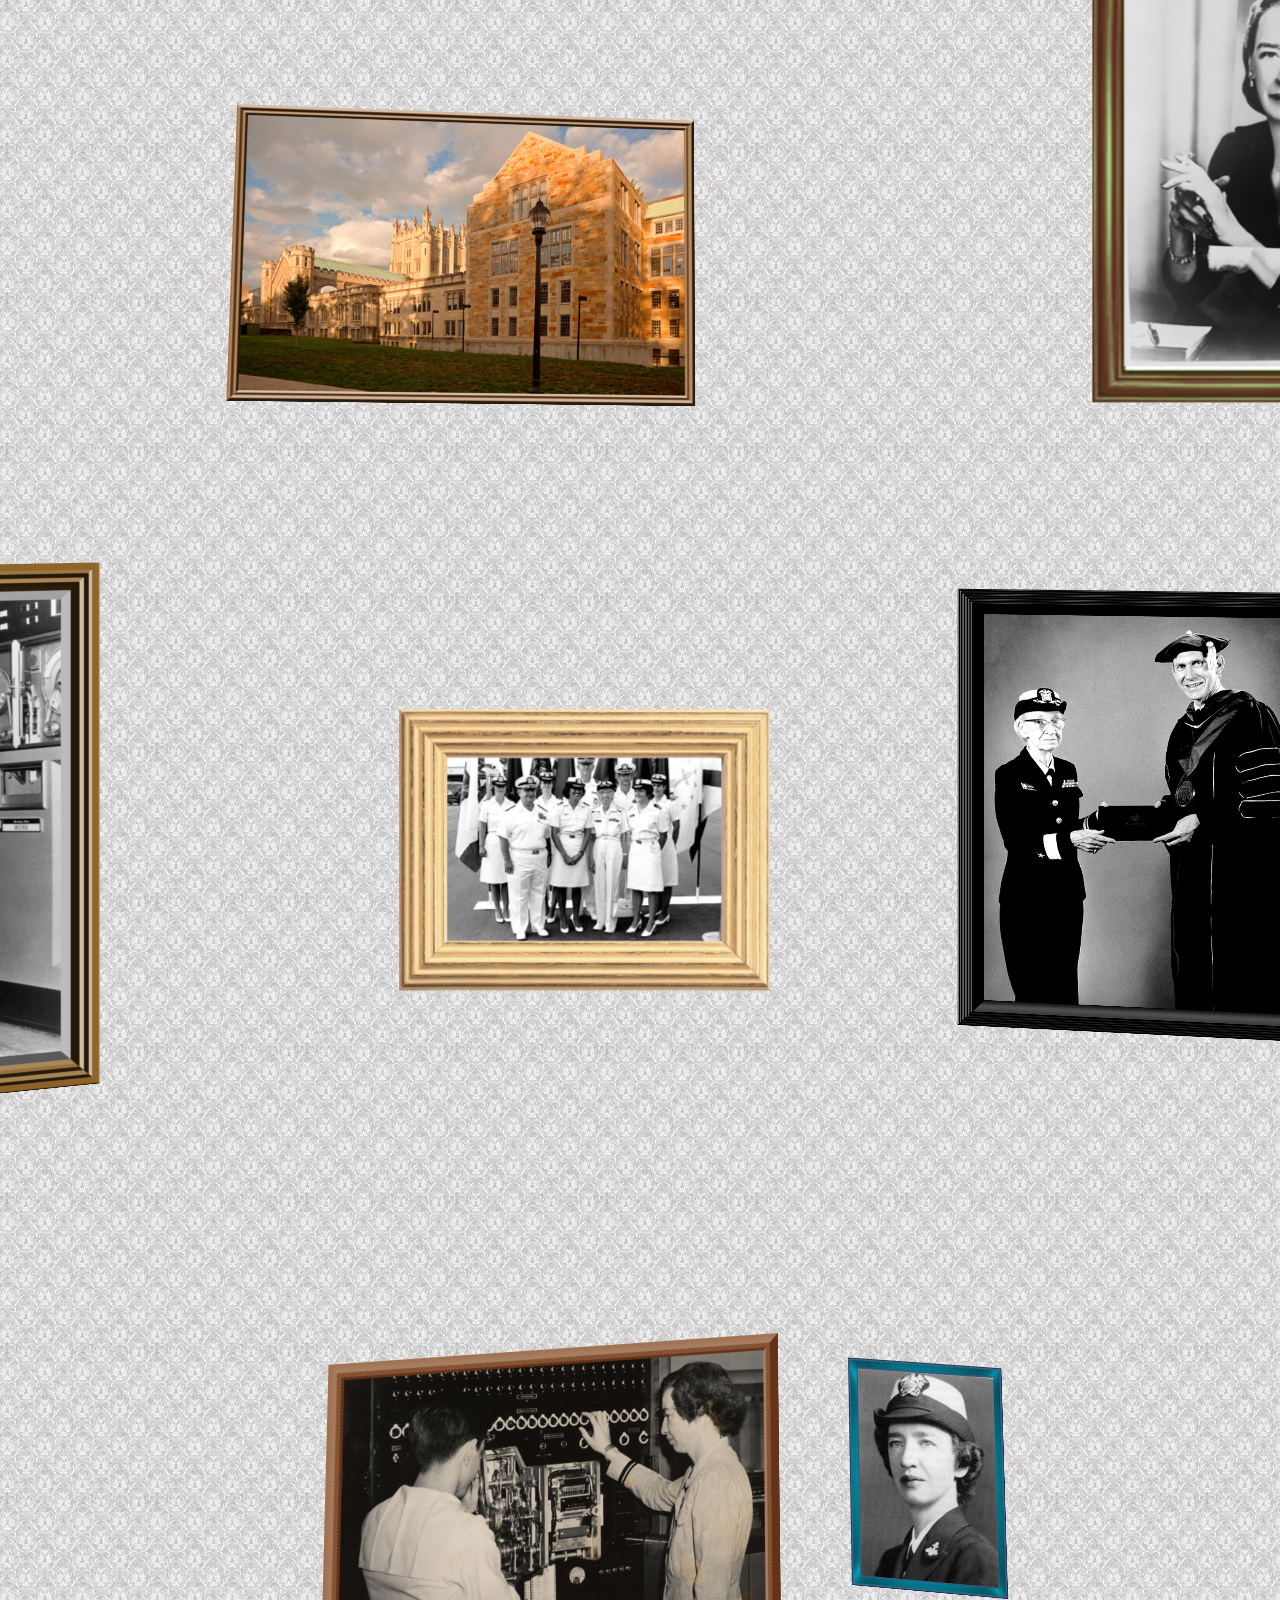
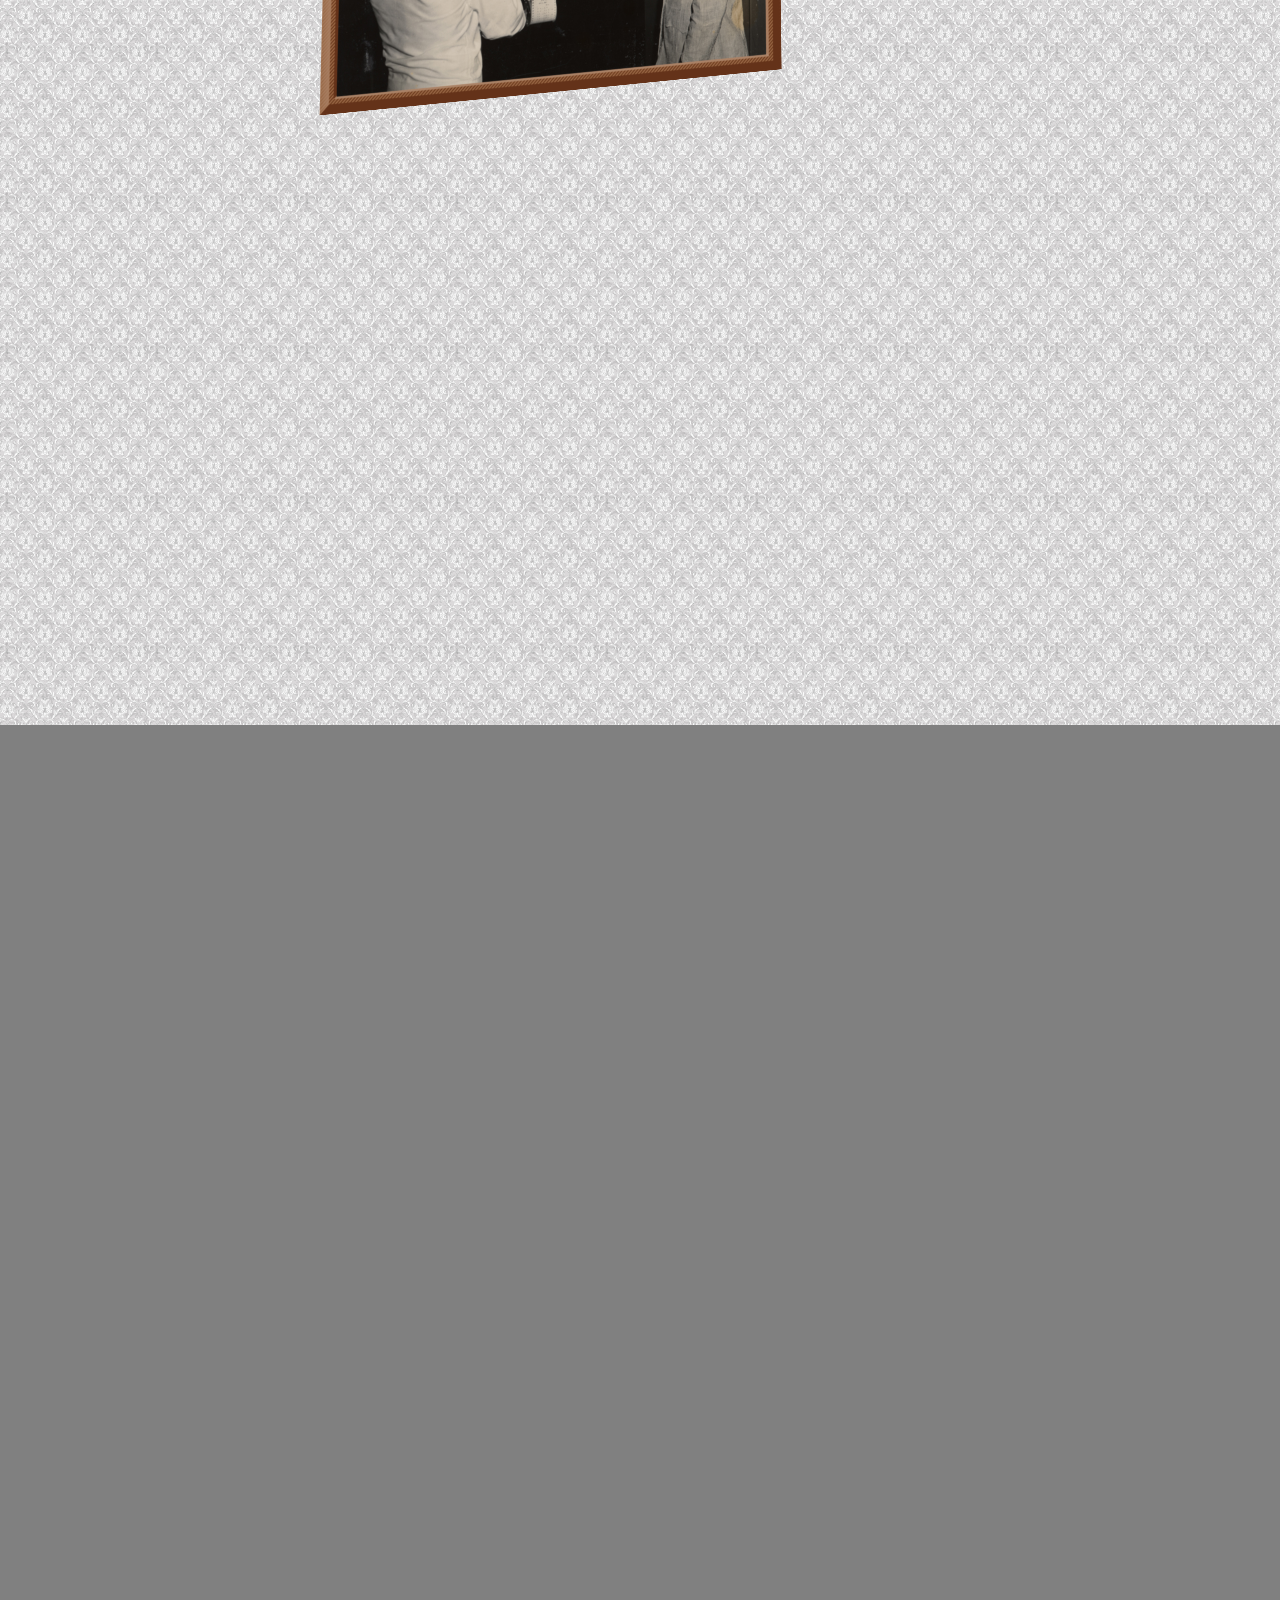
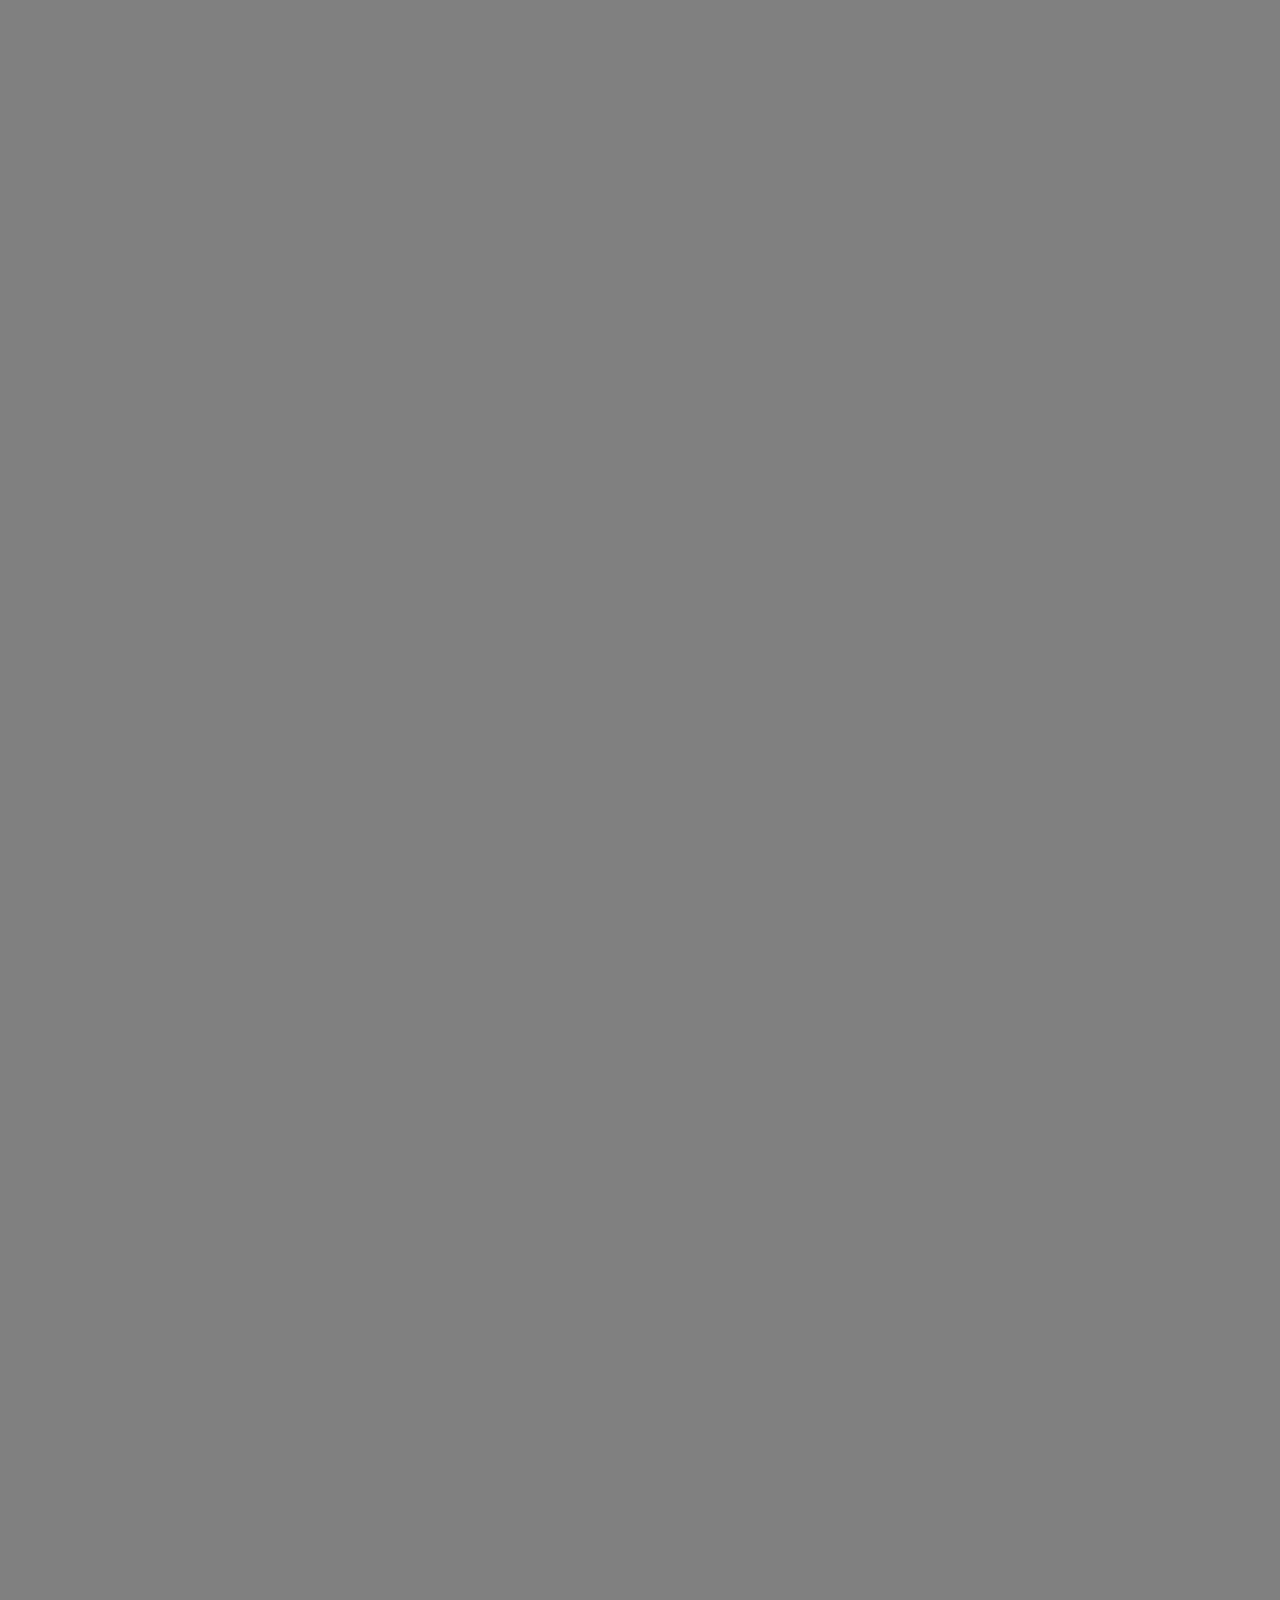
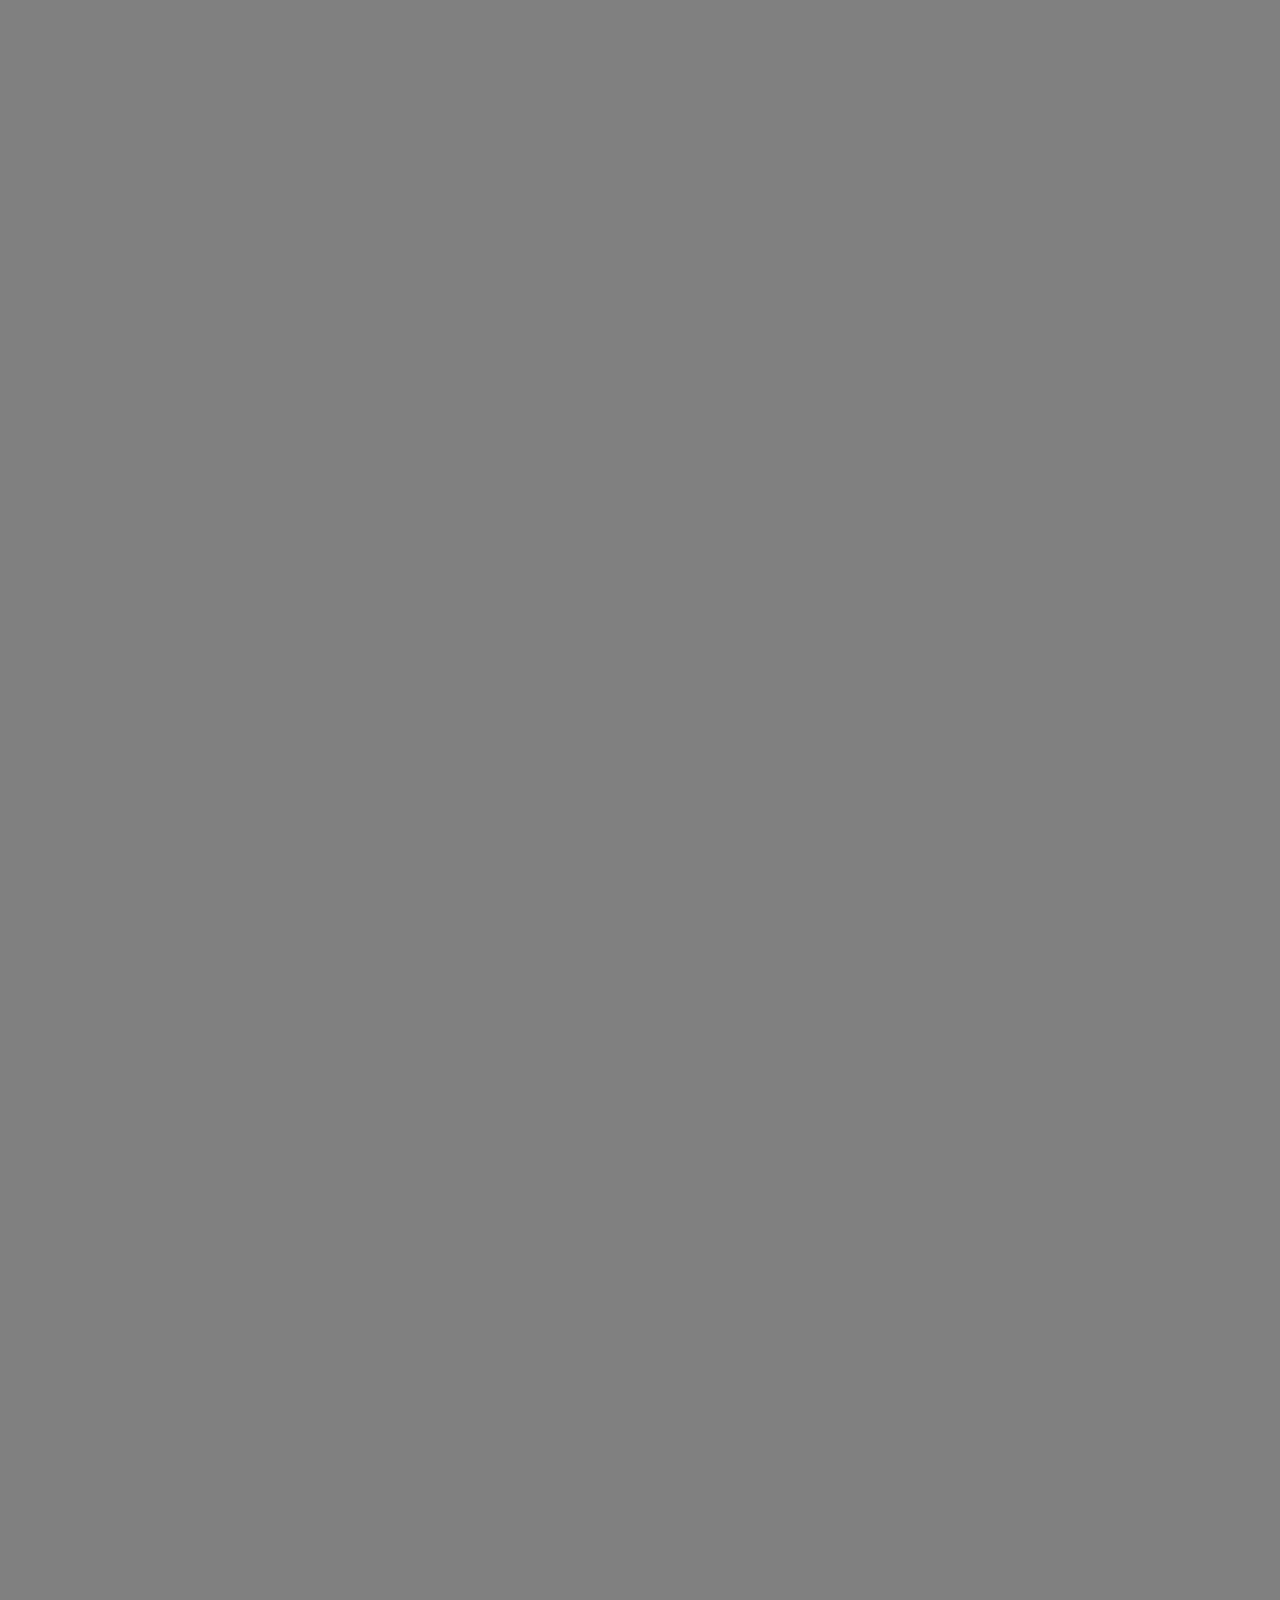
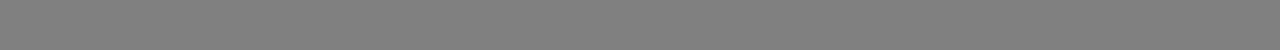
==== commit b7bf724c: "upping" ====
--- a/index.html
+++ b/index.html
@@ -12,17 +12,17 @@
 	<link href="cube.css" rel="stylesheet" type="text/css" />
 
 	<script type="text/javascript" src="http://ajax.googleapis.com/ajax/libs/jquery/1.7.1/jquery.min.js"></script>
-	<script type="text/javascript" src="jmpress.js"></script>
+	<script type="text/javascript" src="jmpress2.js"></script>
 
 
 </head>
 <body>
 
+        
+
 <div id="cube">
-	<!--<div class="step" id="front" data-z="-2200" data-up="#top" data-down="#bottom">
-		
-		
-	</div>-->
+	<div class="step" id="front" data-z="-2200" >	
+	</div>
 	<div class="step" id="desk" data-rotate-x="90" data-rotate-y="0" data-z="-1500" data-y="-80" >
 		ledge
 	</div>
@@ -50,12 +50,12 @@
 				<ul>
 					<li>1924: Attends Vasser College.</li>
 				</ul>
-				<div data-jmpress="fade after 10s step" >
+				<div data-jmpress="fade after 5s step" >
 					<ul>
 						<p>
 						<li>1928: Graduated from Vasser, majoring in mathematics.</li>
 					</ul>
-					<div data-jmpress="fade after 15s step" >
+					<div data-jmpress="fade after 10s step" >
 					<ul>
 						<p>
 						<li>1930: At age 23 she earned her masters degree in mathmatics from Yale.</li>
@@ -83,14 +83,14 @@
 
 	    
 	<div class="step" id="front1" data-rotate-y="3" data-z="-900" data-x="-1900" data-y="-500" >
-		<video id="video" height=720 width=1200 >			
+		<video id="video" height=720 width=1200 controls >			
 			<source src="introGrace.webm" type="video/webm" />
 			<source src="introGrace.mp4" type="video/mp4" />
 		</video>
 
 	</div>
 	
-	<div class="step" id="bottom" data-rotate-y="3" data-z="2000" data-x="-4700" data-y="800" >
+	<div class="step" id="bottom" data-rotate-y="3" data-z="-2100" data-x="-4000" data-y="800" >
 		
 		<div data-jmpress="fade after 2s step" data-rotate-y="-25" ><img src="grace.png" ></img></div>
 		<div id="info1" data-jmpress="fade after 1s step">
@@ -122,7 +122,7 @@
 
 
 
-	<div class="step" id="front8" data-rotate-y="-45" data-z="2500" data-x="5000" data-y="1000" >
+	<div class="step" id="front8" data-rotate-z="90" data-z="-2000" data-x="7000" data-y="1000" >
 		<video id="video2" controls height=720 width=1200 >
 			<source src="nanoGrace.webm" type="video/webm" />
 			<source src="nanoGrace.mp4" type="video/mp4" />
@@ -145,7 +145,7 @@
 		</div>
 	</div>
 
-	<div class="step" id="front6" data-rotate-y="15" data-z="-1100" data-x="-1100" data-y="700" data-up="#front" data-down="#back">
+	<div class="step" id="front6" data-rotate-y="10" data-z="-1100" data-x="-1100" data-y="700" data-up="#front" data-down="#back">
 		<div id="inventions" ><img src="inventionsGrace.jpg"></img></div>
 		<div class="info" id="info6" data-jmpress="fade after 1s step">
 			<br></br>
@@ -177,36 +177,175 @@
 
 	-->
 
-	<div class="step" id="front13" data-rotate-x="5" data-rotate-y="5" data-z="-1600" data-x="100" data-y="2750" data-duration="2000" data-duration-action="prev" >
-		<div id="navy" ><img src="navy.jpg" ></img></div>
-		<div class="info" id="info13" data-jmpress="fade after 2s step">
-		<div data-jmpress="fade after 2s step" >
-				<br></br>
-				<br></br>
-				<ul>
-					<li>1924: Attends Vasser College.</li>
-				</ul>
-		</div>
-
-		<div class="step" id="front13" data-rotate-x="5" data-rotate-y="5" data-z="-1600" data-x="100" data-y="2750" data-duration="3000" >
-			<div class="info" id="info13" data-jmpress="fade after 2s step">
-				<div data-jmpress="fade after 2s step" >
-						<br></br>
-						<br></br>
-						<ul>
-							<li>1924: does not Attends Vasser College.</li>
-						</ul>
-				</div>
-			</div></div>
-
-		<div><div></div></div>
-		</div>
-	</div>
-
-	<div class="step" id="front4" data-rotate-x="5" data-rotate-y="-5"data-z="-1500" data-x="800" data-y="2700" >
+	<div class="step" id="front0" data-rotate-x="5" data-rotate-y="-5"data-z="-1600" data-x="800" data-y="2700" >
 		<div id="randPic2" ><img src="blueGrace.jpg" ></img>
 		</div>
 	</div>
+
+
+	<div class="step" id="front13" data-rotate-x="5" data-rotate-y="5" data-z="-1400" data-x="100" data-y="2750">
+    <div id="navy">
+        <img src="navy.jpg"></img>
+    </div>
+    <div class="info" id="info13" data-jmpress="fade after 2s step">
+
+    		<div class="nav" id="nav1" data-template="nav1" data-rotate-x="5" data-rotate-y="5"  overflow="visible" >
+            <section>
+                
+	<h1>Awards</h1>
+
+	        <ul>
+				<li>1928 - Phi Beta Kappa [honor society for undergraduate liberal arts and sciences majors]</li>
+				
+				<li>1934 - Sigma Xi [scientific research society]</li>
+				
+				<li>1946 - Naval Ordnance Development Award</li>
+				
+				<li>1962 - Fellow, IEEE</li>
+				
+				<li>1963 - Fellow, American Association for the Advancement of Science</li>
+				
+				<li>1964 - SWE (Society of Women Engineers) Achievement Award, Society of Women Engineers</li>
+				
+				<li>1968 - IEEE Philadelphia Section Achievement Award</li>
+				
+				<li>1968 - Connelly Memorial Award, Miami Valley Computer Association</li>
+				
+				<li>1969 - Computer Sciences "Man of the Year", Data Processing Management Association</li>
+			</ul>
+	            </section>
+	            <section>
+	                
+	<h1>Awards</h1>
+
+	        <ul>
+				<li>1970 - Upsilon Pi Epsilon [international honor society for the computing sciences], Honorary Member, Texas A&M</li>
+				
+				<li>1970 - Science Achievement Award, American Mothers Committee</li>
+				
+				<li>1970 - Harry Goode Memorial Award, American Federation of Information Processing Societies</li>
+				
+				<li>1972 - Honorary Doctor of Engineering, Newark College of Engineering</li>
+				
+				<li>1972 - Wilbur Lucius Cross Medal, Yale University</li>
+				
+				<li>1973 - Epsilon Delta Pi [honor society for computer information systems], Honorary Member, SUNY [State University of New York] Potsdam Chapter</li>
+				
+				<li>1973 - Honorary Doctor of Science, C.W. Post College, Long Island University</li>
+				
+			</ul>
+	            </section>
+	            <section>
+	                
+	<h1>Awards</h1>
+
+	        <ul>
+				<li>1973 - Elected to membership in the National Academy of Engineering.</li>
+				
+				<li>1973 - Legion of Merit</li>
+				
+				<li>1973 - Distinguished Fellow of the British Computer Society</li>
+				
+				<li>1974 - Honorary Doctor of Laws, University of Pennsylvania</li>
+				
+				<li>1976 - Distinguished Member Award, Washington D.C. Chapter, ACM</li>
+				
+				<li>1976 - Honorary Doctor of Science, Pratt Institute</li>
+				
+				<li>1976 - W. Wallace McDowell Award, IEEE Computer Society</li>
+				
+				<li>1980 - Three honorary doctorates</li>
+				
+				<li>1980 - Meritorious Service Medal</li>
+				<li>1981 - Three honorary doctorates</li>
+				<li>1982 - Two honorary doctorates</li>
+			</ul>
+	            </section>
+	            <section>
+	                
+	<h1>Awards</h1>
+
+	        <ul>
+				<li>1983 - Five honorary doctorates</li>
+				
+				<li>1983 - Institute of Electrical and Electronic Engineers Computer Pioneer Medal</li>
+				
+				<li>1983 - Golden Plate Award, American Academy of Achievement, California</li>
+				
+				<li>1983 - American Association of University Women Achievement Award</li>
+				
+				<li>1983 - Federally Employed Women Achievement Award</li>
+				
+				<li>1983 - Association for Computing Machinery Distinguished Service Award</li>
+				
+				<li>1984 - Eight honorary doctorates</li>
+				
+				<li>1984 - Living Legacy Award, Women's International Center, California</li>
+			</ul>
+	            </section>
+	            <section>
+	                
+	<h1>Awards</h1>
+
+	        <ul>
+				<li>1984 - Woman of the Year Award, Young Women's Christian Association of the National Capitol Area</li>
+				
+				<li>1985 - Seven honorary doctorates</li>
+				
+				<li>1985 - The Grace Murray Hopper Service Center built at NARDAC [Navy Regional Data Automation Center] San Diego</li>
+				
+				<li>1986 - Four honorary doctorates</li>
+				
+				<li>1986 - Defense Distinguished Service Medal</li>
+				
+				<li>1986 - Meritorious Citation, Navy Relief Society</li>
+				
+				<li>1987 - One honorary doctorate</li>
+				
+				<li>1988 - The Charles Holmes Pette Medal, University of New Hampshire</li>
+				
+				<li>1988 - The Emanuel R. Piore Award, Institute of Electrical and Electronics Engineers</li>
+
+				<li>1990 - National Medal of Technology</li>
+			</ul>
+	            </section>
+	            <section>
+	                
+	<h1>Quotes</h1>
+
+	                <p style="text-align:center;" >“It is easier to apologize than to get permission.”</p>
+	            </section>
+	            <section>
+	                
+	<h1>Quotes</h1>
+
+	                <p style="text-align:center;" >"A ship in port is safe, but that is not what ships are for. Sail out to sea and do new things."</p>
+	            </section>
+	            <section>
+	                
+	<h1>Quotes</h1>
+
+	                <p style="text-align:center;" >"I always promise during my talks that if anyone in the audience says during the next 12 months, 'But we've always done it that way,' I will immediately materialize beside him and haunt him for the next 24 hours and see if I could get him to take a second look."</p>
+	            </section>
+	            <section>
+	                
+	<h1>National Medal of Technology</h1>
+					<img src="medalGrace.png" style="display:block; margin-left:auto;margin-right:auto;" ></img>
+	                <p style="text-align:center;" >This award is the highest honor the United States can confer for achievements related to technological progress.</p>
+	            </section>
+	            <section>
+	                
+	<h1>The "Bug"</h1>
+					<img src="bugGrace.png" style="display:block; margin-left:auto;margin:auto;" ></img>
+	                <p style="text-align:center;" >The mythic beast once thought etymologically, to be  responsible for the term computer bug.</p>
+	            </section>
+	        </div>
+
+
+	    </div>
+	</div>
+
+
 
 	<div class="step" id="front12" data-rotate-y="10" data-z="-1200" data-x="-2100" data-y="2250" >
 		<div id="impact" ><img src="impactGrace.jpg" ></img></div>	
@@ -275,15 +414,49 @@
 		}
 	});
 
-
-
 	cube.jmpress("route", ["#bottom","#front1", "#front2", "#front3", "#front6", "#front7", "#front8", "#front11", "#front12", "#front13", "#front1"]);
-
-	
-	
 });
+
+$(function() {
+	$.jmpress("template", "nav1", {
+		children: function(idx) {
+			var distanceX = 240;
+			var distanceY = 370;
+			var config = {
+				scale: 0.2,
+				y: -1,
+				x: ((idx%5) - 2) * (1/1),
+				rotateY: 360,
+				secondary: {
+					"": "self",
+					rotateY: 0,
+					x: 0,
+					y: 0,
+					scale: 1
+				}
+			};
+			if(idx % 2 != 0) {
+				config.y = -config.y;
+			}
+			config.x = config.x * distanceX;
+			config.y = config.y * distanceY;
+			return config;
+		}
+	});
+	$('#nav1').jmpress({
+		stepSelector: "section",
+		containerClass: "jmpress",
+		hash: { use: false },
+		fullscreen: false,
+
+	});
+})
 </script>
-
+<script type="text/javascript">
+
+;
+
+</script>
 
 </body>
 </html>--- a/cube.css
+++ b/cube.css
@@ -29,7 +29,8 @@
 	box-sizing:         border-box;
 }
 p {
-	font-size: 50px;
+	font-size: 35px;
+	font-family: Cambria Math;
 }
 
 input {
@@ -43,9 +44,9 @@
 }
 
 #front {
-	background-image: url('wallpaper.png');
-	width: 6000px;
-    height: 4000px;
+	background-image: url('wallpaper.jpg');
+	width: 20000px;
+    height: 12000px;
 	background-color:rgba(0,0,0,0);
 	border: none;
 	pointer-events: none;
@@ -54,7 +55,6 @@
 #bottom {
 	background-color:rgba(0,0,0,0);
 	border: none;
-	
 }
 
 #desk {
@@ -83,27 +83,24 @@
 .info {
 	background-color:rgba(255,255,255,0.7);
 	border: 2px solid gray;
-
+	position: absolute;
 	-moz-border-radius: 15px;
 	border-radius: 15px;
 }
 #info1 {
-	position: absolute;
 	right: 600px;
 	top: -300px;
-
+	position: absolute;
 }
 #info2 {
 	width: 1400px;
     height: 775px;
-	position: absolute;
 	right: -1800px;
 	top: -100px;
 }
 #info3 {
 	width: 1200px;
     height: 800px;
-	position: absolute;
 	right: -1850px;
 	top: -100px;
 }
@@ -111,7 +108,6 @@
 #info6 {
 	width: 1400px;
     height: 1000px;
-	position: absolute;
 	right: -1800px;
 	top: 150px;
 }
@@ -119,7 +115,6 @@
 #info7 {
 	width: 1200px;
     height: 1200px;
-	position: absolute;
 	right: -1600px;
 	top: 50px;
 }
@@ -127,7 +122,6 @@
 #info11 {
 	width: 1200px;
     height: 1200px;
-	position: absolute;
 	right: -1550px;
 	top: -150px;
 }
@@ -135,17 +129,26 @@
 #info12 {
 	width: 1200px;
     height: 1000px;
-	position: absolute;
 	right: 675px;
 	top: 250px;
 }
 
 #info13 {
-	width: 700px;
-    height: 800px;
-	position: absolute;
-	right: -600px;
+	width: 1200px;
+    height: 1000px;
+	right: -900px;
 	top: 50px;
+}
+
+#nav1 {
+	top: 500px;
+
+}
+
+.nav li {
+	font-size: 25px;
+	font-family: Cambria Math;
+
 }
 
 #front1 {
@@ -175,8 +178,8 @@
 }
 
 #front8 {
-	left: -475px;
-	top: -75px;
+	left: 75px;
+	top: -320px;
 	
 }
 
@@ -218,4 +221,61 @@
     opacity: 0;
 }
 .step.nested-active, .step.active, .step.active .step { opacity: 1 }
+}
+
+.nav.jmpress {
+width: 600px;
+height: 400px;
+background: #F29E88;
+border: 5px solid #525855;
+border-radius: 5px;
+}
+
+.nav.jmpress section {
+width: 700px;
+height: 500px;
+padding: 25px;
+margin-bottom: 30px;
+margin-top: -10px;
+-webkit-transition: 1s;
+-moz-transition: 1s;
+-ms-transition: 1s;
+-o-transition: 1s;
+transition: 1s;
+
+/*background-color: #B2342C;*/
+background-color: gray;
+border: 2px solid gray;
+border-radius: 5px;
+overflow: visible!important;
+color: #1E0403;
+
+cursor: pointer;
+}
+
+.nav.jmpress section.active {
+color: #1E0403;
+
+cursor: inherit;
+}
+
+.nav.jmpress section p {
+-webkit-transition: 1s;
+-moz-transition: 1s;
+-ms-transition: 1s;
+-o-transition: 1s;
+transition: 1s;
+}
+
+.nav.jmpress section:not(.active) p {
+/*font-size: 6pt;*/
+/*opacity: 0;*/
+}
+
+.nav.jmpress section h1 {
+-webkit-transition: 1s;
+-moz-transition: 1s;
+-ms-transition: 1s;
+-o-transition: 1s;
+transition: 1s;
 }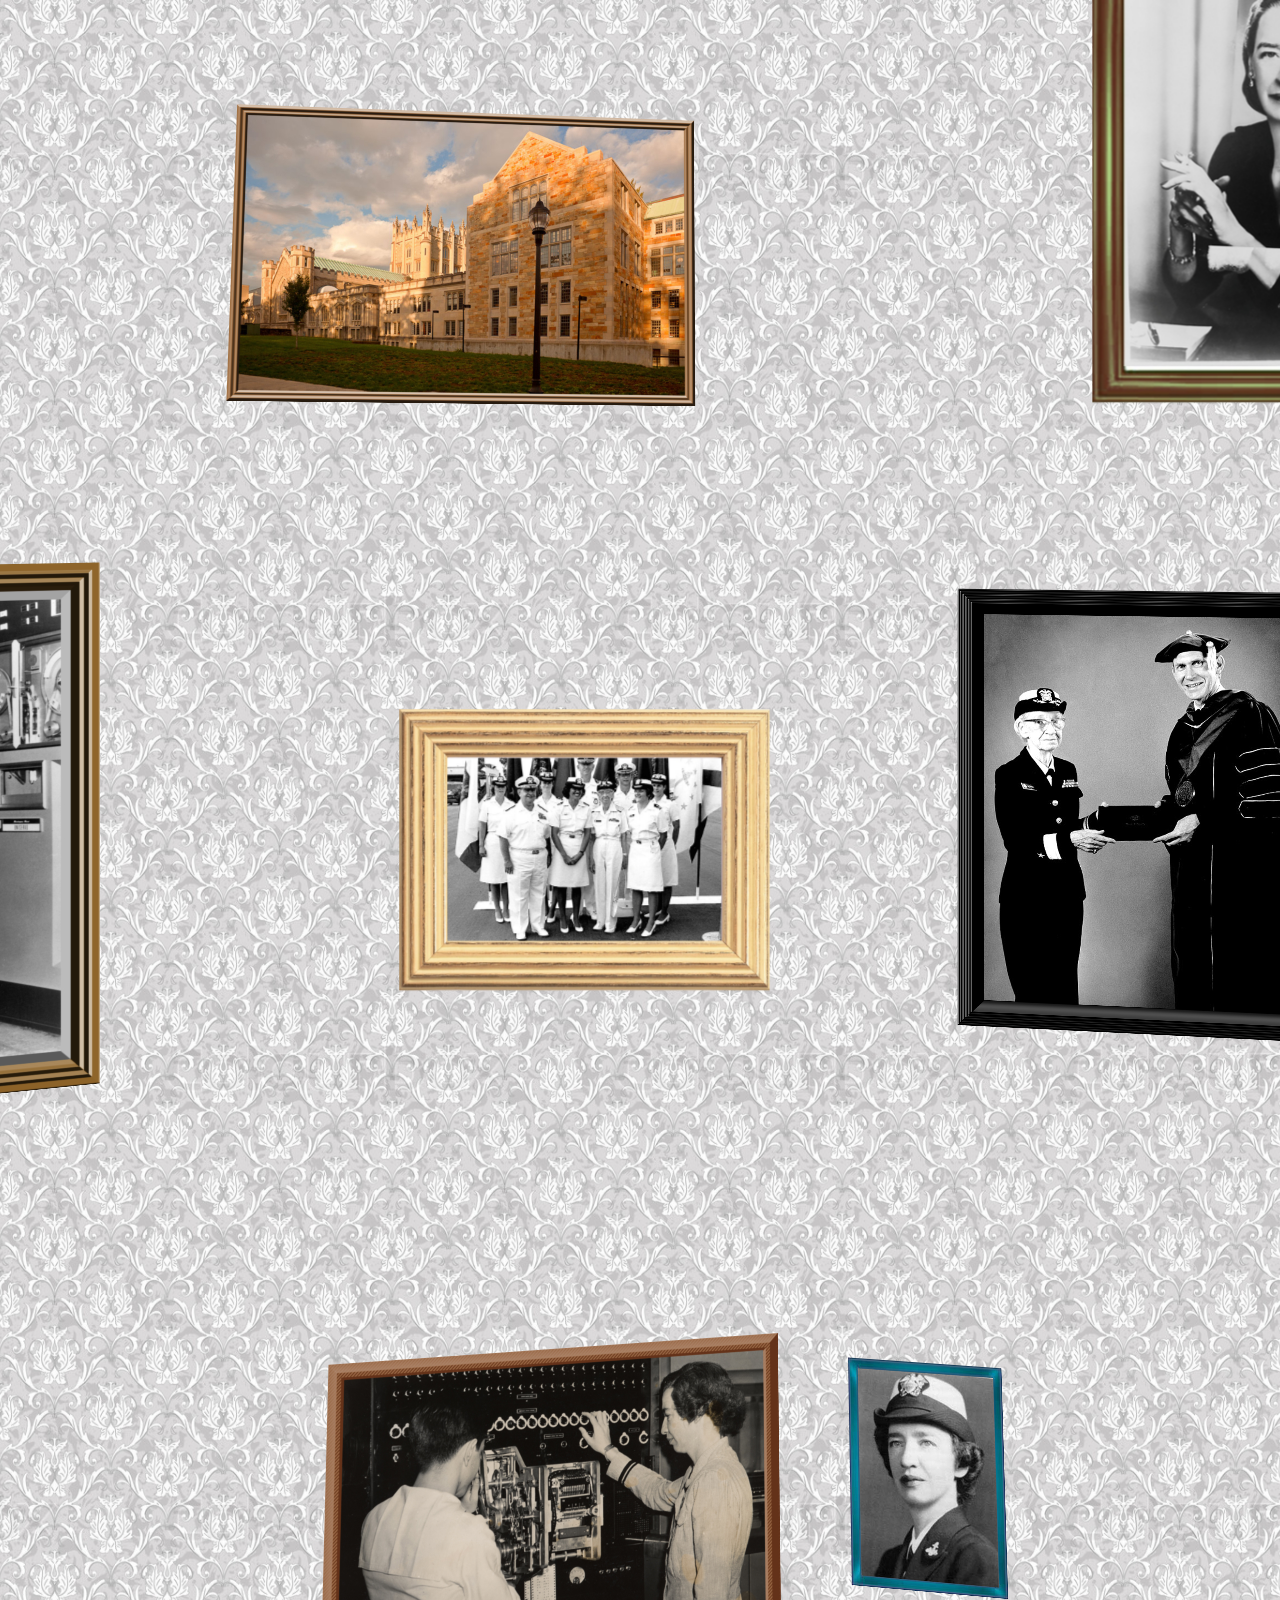
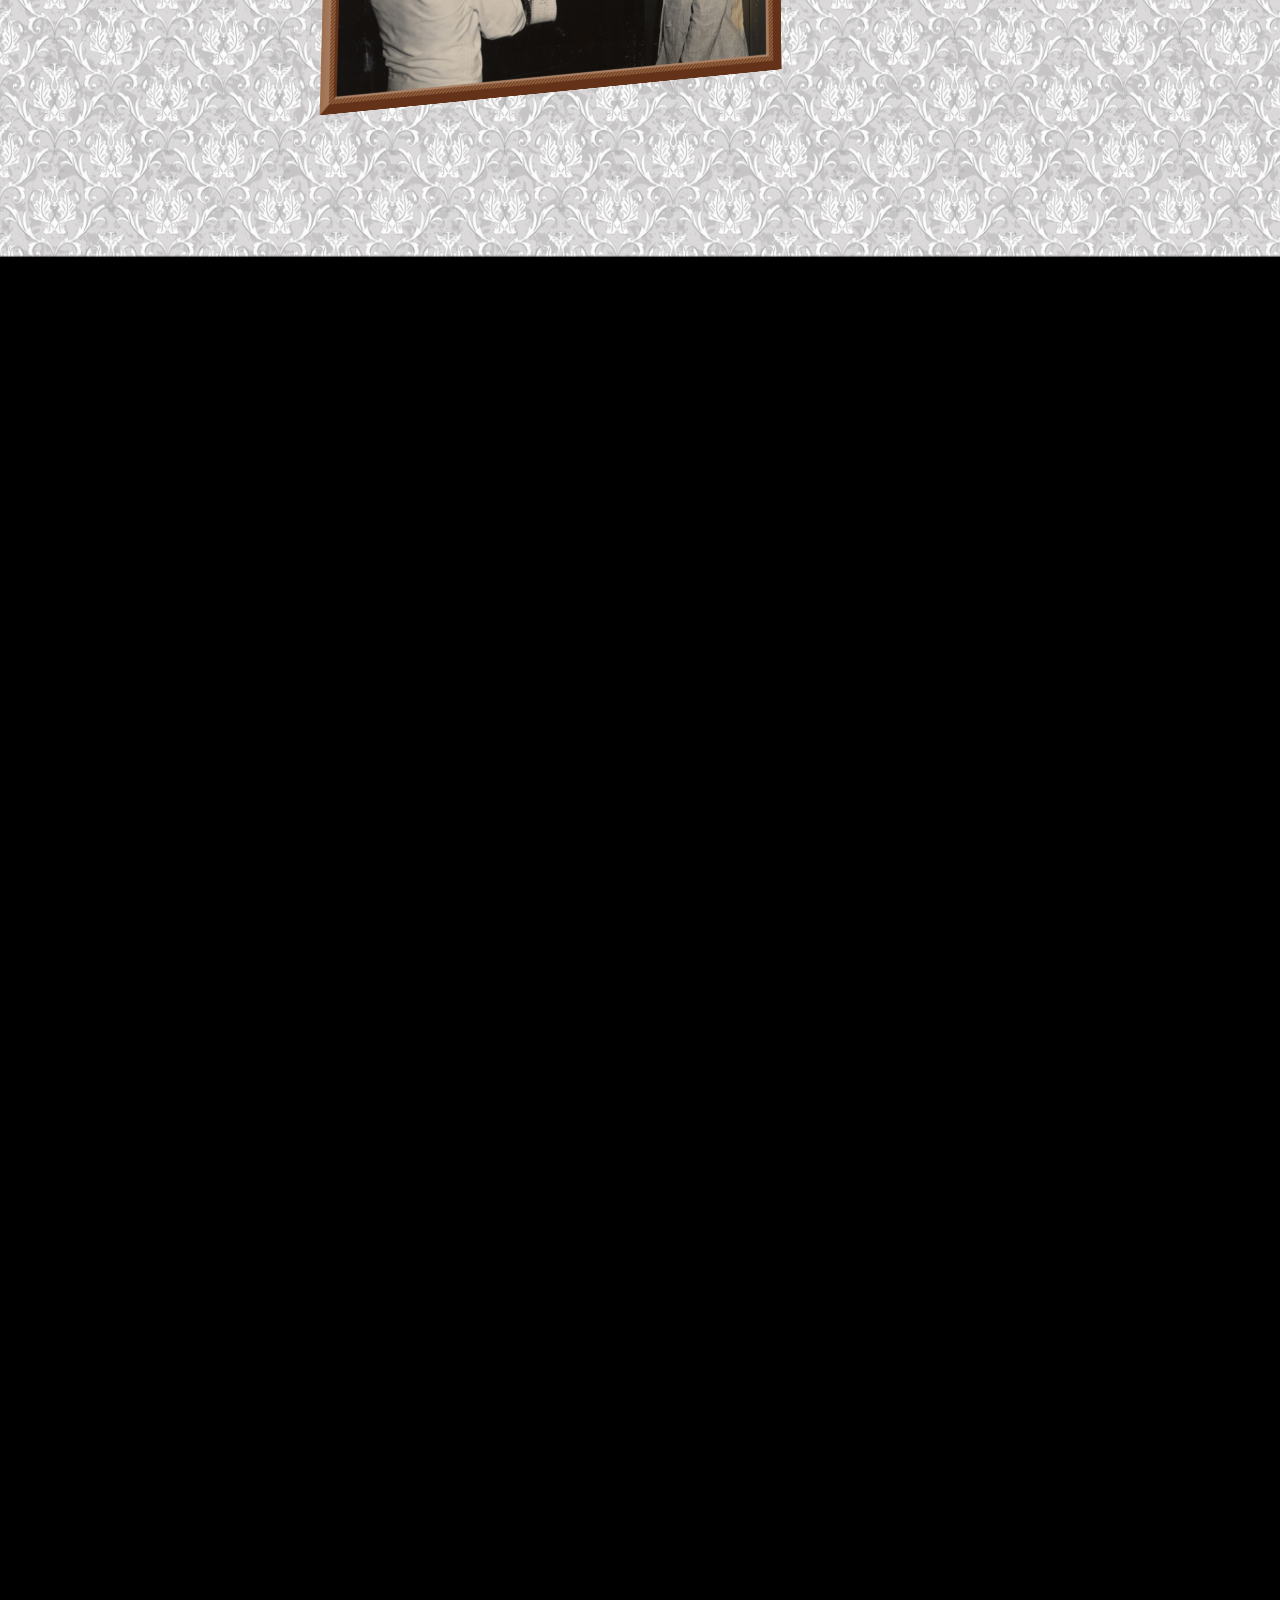
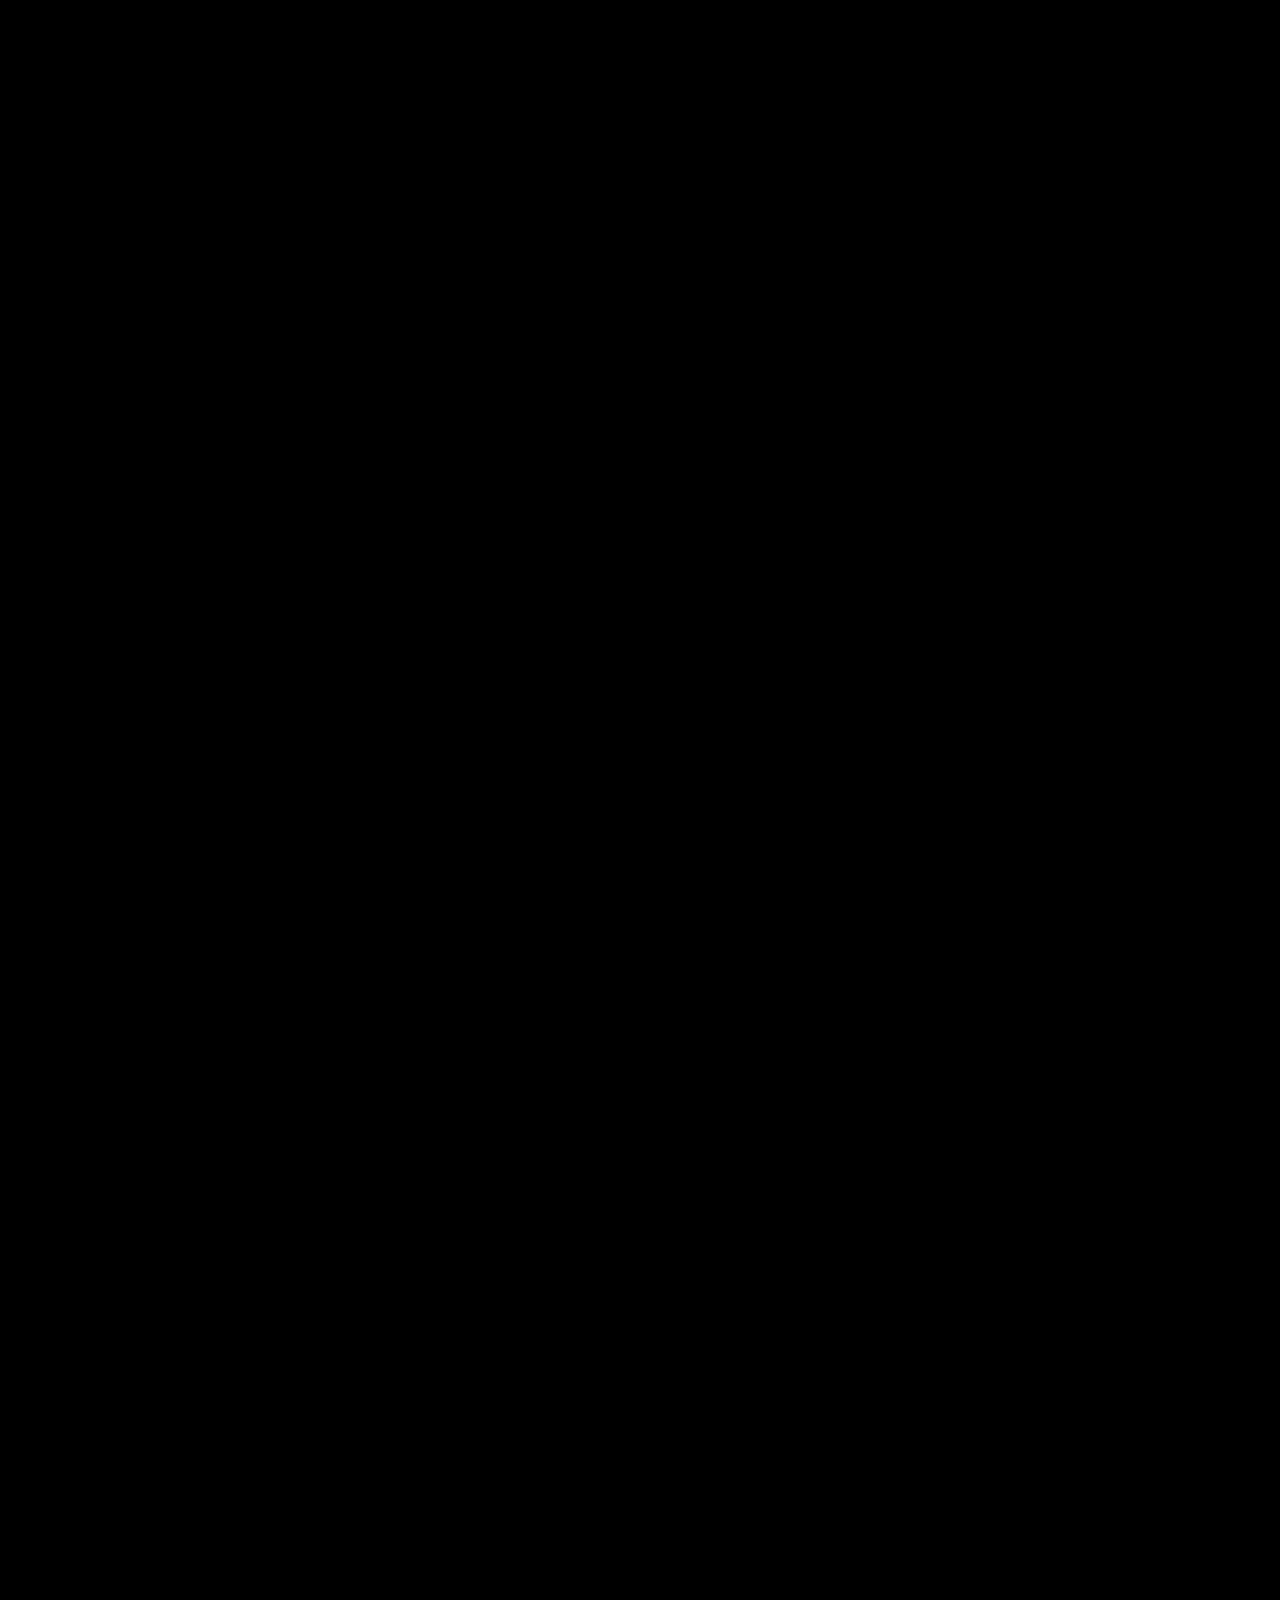
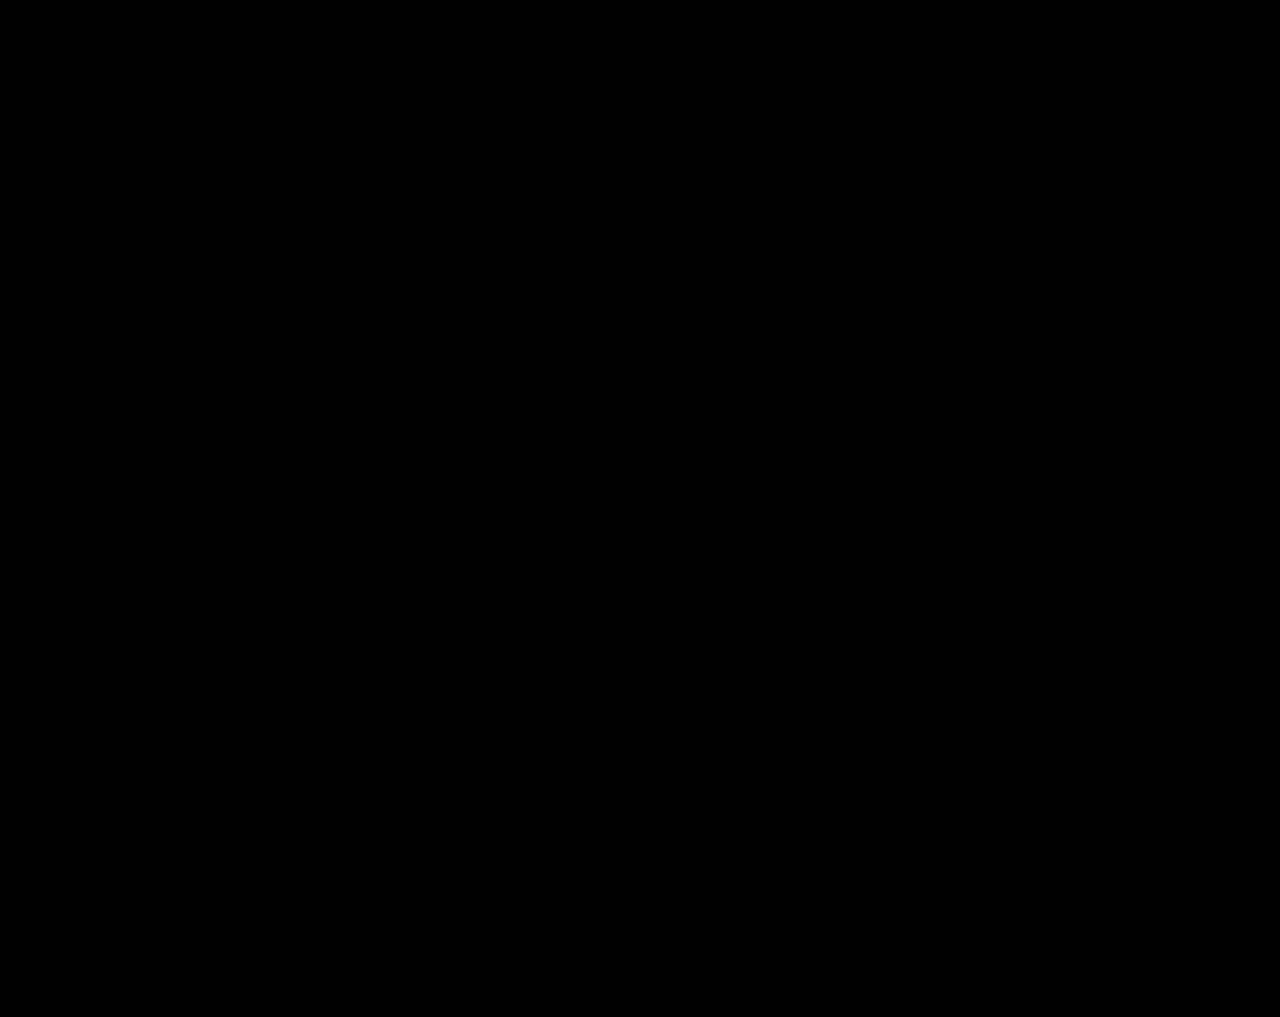
==== commit 9e304051: "Finally" ====
--- a/index.html
+++ b/index.html
@@ -4,14 +4,14 @@
 	<meta charset="utf-8" />
 	<title>Grace Hopper</title>
 
-	<meta name="description" content="jmpress.js is a jQuery plugin to build a website on the infinite canvas">
-	<meta name="author" content="Kyle Robinson Young @shama & Tobias Koppers @sokra" />
+	<meta name="description" content="Grace Hopper">
+	<meta name="author" content="Sean Robertson" />
 	<meta name="viewport" content="width=device-width, maximum-scale=1.0, initial-scale=1.0, user-scalable=yes" />
 	<meta http-equiv="X-UA-Compatible" content="IE=edge,chrome=1" />
 
 	<link href="cube.css" rel="stylesheet" type="text/css" />
 
-	<script type="text/javascript" src="http://ajax.googleapis.com/ajax/libs/jquery/1.7.1/jquery.min.js"></script>
+	<script type="text/javascript" src="http://ajax.googleapis.com/ajax/libs/jquery/1.9.1/jquery.min.js"></script>
 	<script type="text/javascript" src="jmpress2.js"></script>
 
 
@@ -21,7 +21,7 @@
         
 
 <div id="cube">
-	<div class="step" id="front" data-z="-2200" >	
+	<div class="step" id="front" data-z="-2200" data-scale="3" >	
 	</div>
 	<div class="step" id="desk" data-rotate-x="90" data-rotate-y="0" data-z="-1500" data-y="-80" >
 		ledge
@@ -93,9 +93,13 @@
 	<div class="step" id="bottom" data-rotate-y="3" data-z="-2100" data-x="-4000" data-y="800" >
 		
 		<div data-jmpress="fade after 2s step" data-rotate-y="-25" ><img src="grace.png" ></img></div>
+		<div id="start" data-jmpress="fade after 3s step" >
+					<p style="text-align:center;" >Press Space to advance</p>
+			</div>
 		<div id="info1" data-jmpress="fade after 1s step">
 		<img src="clock.png" ></img>
 		</div>
+			
 		
 	</div>
 
--- a/cube.css
+++ b/cube.css
@@ -1,7 +1,7 @@
 /** GENERAL **/
 body {
 	font-family: Verdana, sans-serif;
-	background-color:gray;
+	background-color:black;
 	min-height: 740px;
 	-webkit-font-smoothing: antialiased;
 	
@@ -45,8 +45,8 @@
 
 #front {
 	background-image: url('wallpaper.jpg');
-	width: 20000px;
-    height: 12000px;
+	width: 4000px;
+    height: 3000px;
 	background-color:rgba(0,0,0,0);
 	border: none;
 	pointer-events: none;
@@ -57,6 +57,10 @@
 	border: none;
 }
 
+#start {
+	position: absolute;
+	top: 1000px;
+}
 #desk {
 	width: 5000px;
     height: 1500px;
